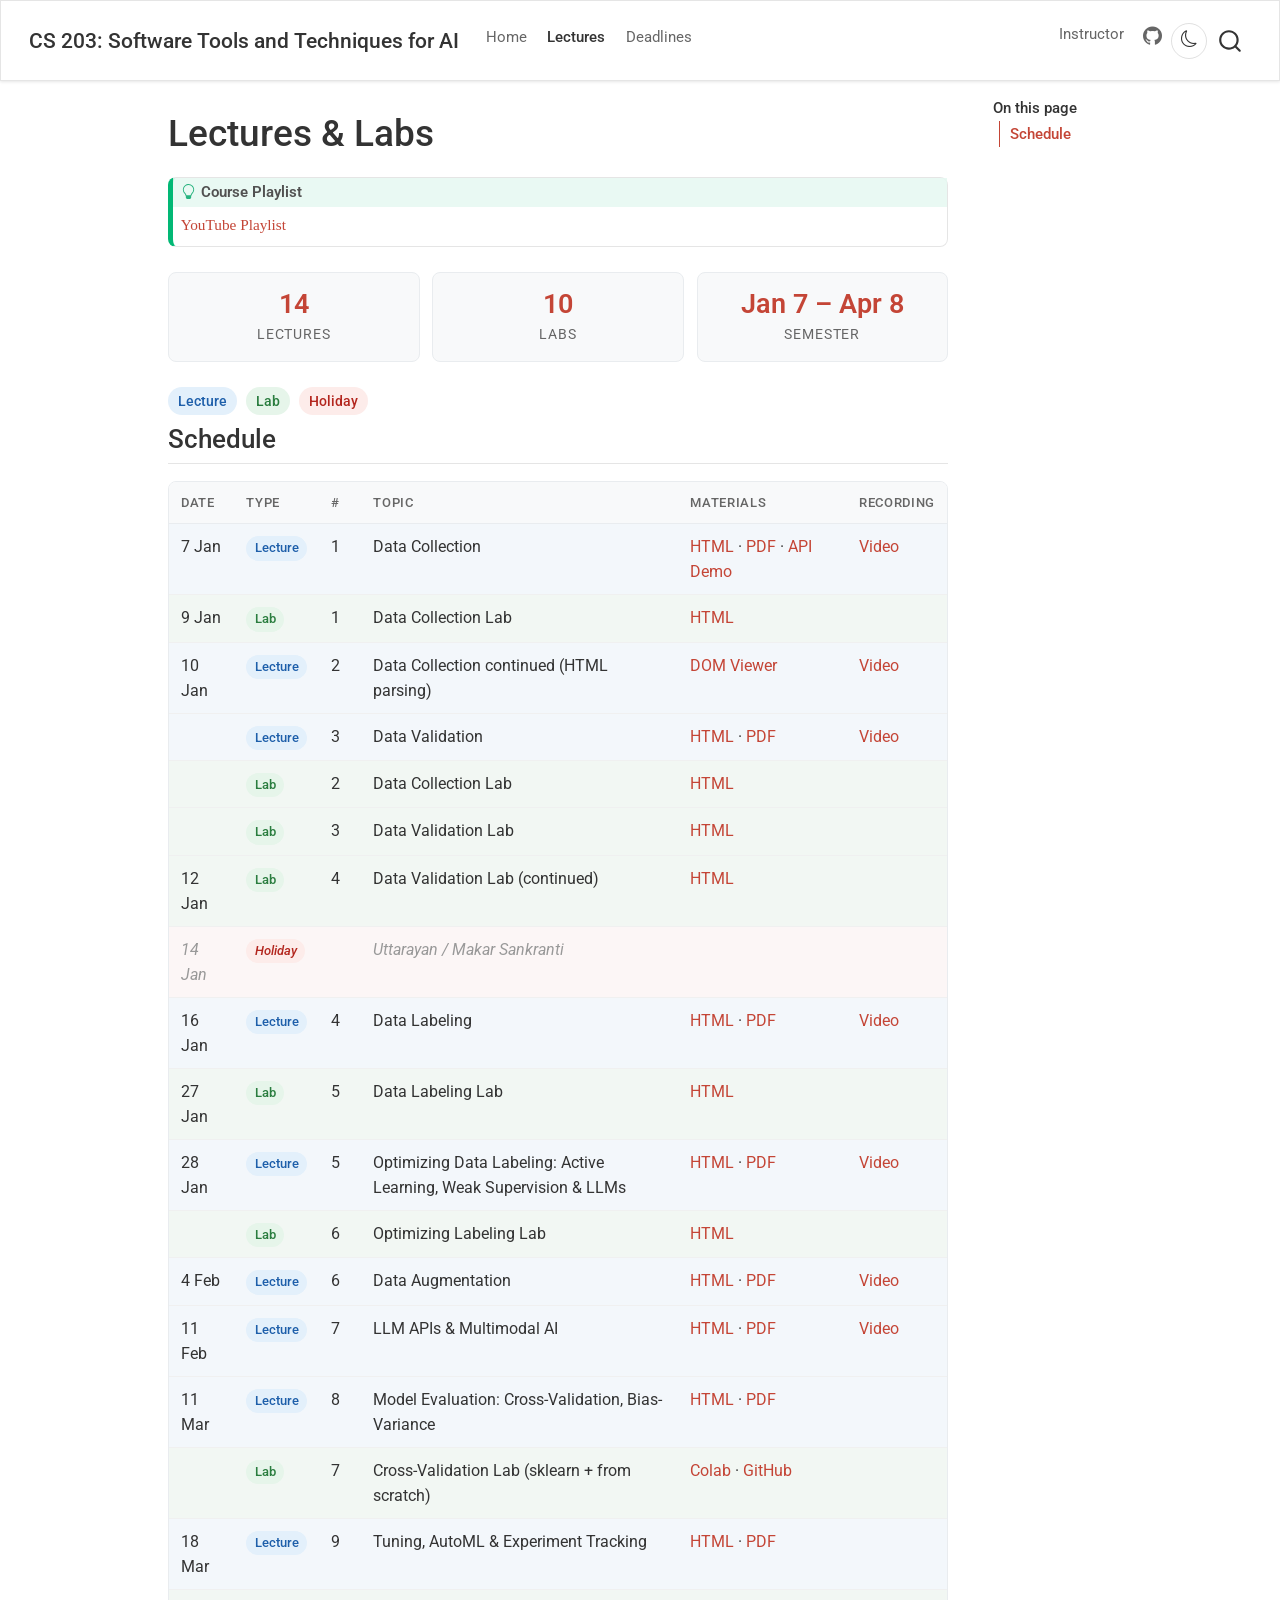
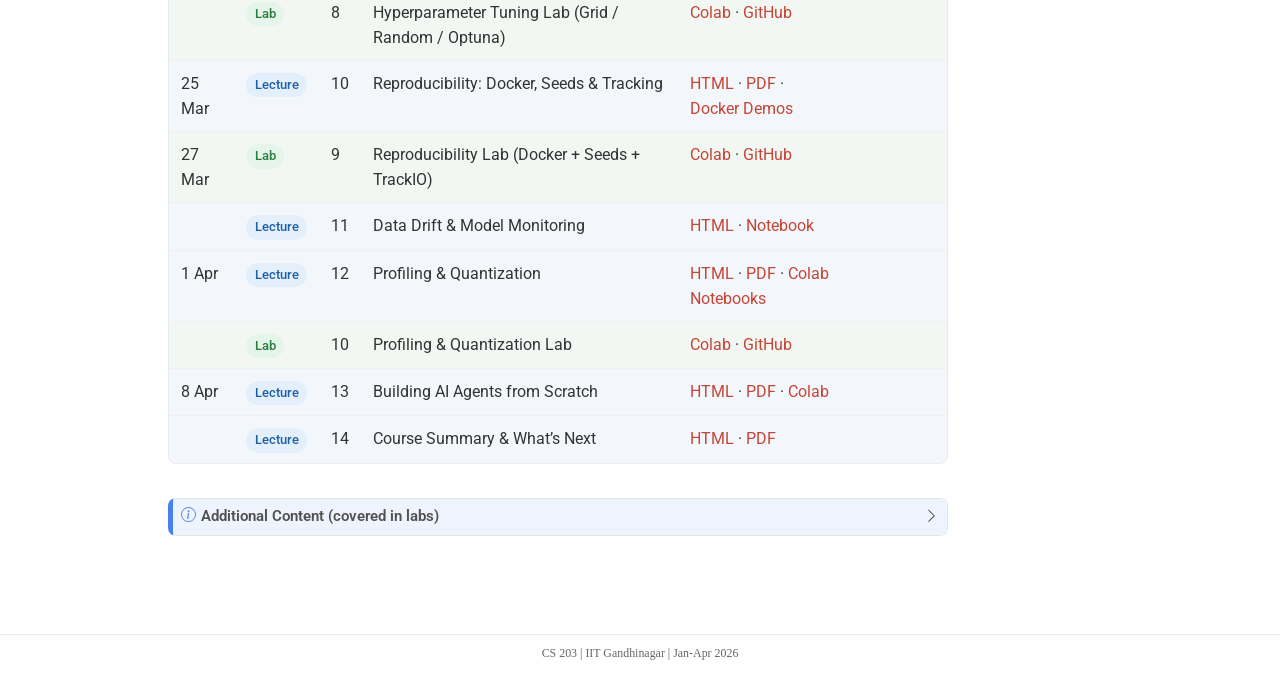
==== docs/lectures.html @ 442acb1e "Color-code schedule, add counts card, list Labs 6-10 - Convert schedule to an HTML table with per-ro" ====
<!DOCTYPE html>
<html xmlns="http://www.w3.org/1999/xhtml" lang="en" xml:lang="en"><head>

<meta charset="utf-8">
<meta name="generator" content="quarto-1.4.554">

<meta name="viewport" content="width=device-width, initial-scale=1.0, user-scalable=yes">


<title>CS 203: Software Tools and Techniques for AI - Lectures &amp; Labs</title>
<style>
code{white-space: pre-wrap;}
span.smallcaps{font-variant: small-caps;}
div.columns{display: flex; gap: min(4vw, 1.5em);}
div.column{flex: auto; overflow-x: auto;}
div.hanging-indent{margin-left: 1.5em; text-indent: -1.5em;}
ul.task-list{list-style: none;}
ul.task-list li input[type="checkbox"] {
  width: 0.8em;
  margin: 0 0.8em 0.2em -1em; /* quarto-specific, see https://github.com/quarto-dev/quarto-cli/issues/4556 */ 
  vertical-align: middle;
}
</style>


<script src="site_libs/quarto-nav/quarto-nav.js"></script>
<script src="site_libs/quarto-nav/headroom.min.js"></script>
<script src="site_libs/clipboard/clipboard.min.js"></script>
<script src="site_libs/quarto-search/autocomplete.umd.js"></script>
<script src="site_libs/quarto-search/fuse.min.js"></script>
<script src="site_libs/quarto-search/quarto-search.js"></script>
<meta name="quarto:offset" content="./">
<script src="site_libs/quarto-html/quarto.js"></script>
<script src="site_libs/quarto-html/popper.min.js"></script>
<script src="site_libs/quarto-html/tippy.umd.min.js"></script>
<script src="site_libs/quarto-html/anchor.min.js"></script>
<link href="site_libs/quarto-html/tippy.css" rel="stylesheet">
<link href="site_libs/quarto-html/quarto-syntax-highlighting.css" rel="stylesheet" class="quarto-color-scheme" id="quarto-text-highlighting-styles">
<link href="site_libs/quarto-html/quarto-syntax-highlighting-dark.css" rel="prefetch" class="quarto-color-scheme quarto-color-alternate" id="quarto-text-highlighting-styles">
<script src="site_libs/bootstrap/bootstrap.min.js"></script>
<link href="site_libs/bootstrap/bootstrap-icons.css" rel="stylesheet">
<link href="site_libs/bootstrap/bootstrap.min.css" rel="stylesheet" class="quarto-color-scheme" id="quarto-bootstrap" data-mode="light">
<link href="site_libs/bootstrap/bootstrap-dark.min.css" rel="prefetch" class="quarto-color-scheme quarto-color-alternate" id="quarto-bootstrap" data-mode="dark">
<script id="quarto-search-options" type="application/json">{
  "location": "navbar",
  "copy-button": false,
  "collapse-after": 3,
  "panel-placement": "end",
  "type": "overlay",
  "limit": 50,
  "keyboard-shortcut": [
    "f",
    "/",
    "s"
  ],
  "show-item-context": false,
  "language": {
    "search-no-results-text": "No results",
    "search-matching-documents-text": "matching documents",
    "search-copy-link-title": "Copy link to search",
    "search-hide-matches-text": "Hide additional matches",
    "search-more-match-text": "more match in this document",
    "search-more-matches-text": "more matches in this document",
    "search-clear-button-title": "Clear",
    "search-text-placeholder": "",
    "search-detached-cancel-button-title": "Cancel",
    "search-submit-button-title": "Submit",
    "search-label": "Search"
  }
}</script>
<style>html{ scroll-behavior: smooth; }</style>


</head>

<body class="nav-fixed">

<div id="quarto-search-results"></div>
  <header id="quarto-header" class="headroom fixed-top">
    <nav class="navbar navbar-expand-lg " data-bs-theme="dark">
      <div class="navbar-container container-fluid">
      <div class="navbar-brand-container mx-auto">
    <a class="navbar-brand" href="./index.html">
    <span class="navbar-title">CS 203: Software Tools and Techniques for AI</span>
    </a>
  </div>
            <div id="quarto-search" class="" title="Search"></div>
          <button class="navbar-toggler" type="button" data-bs-toggle="collapse" data-bs-target="#navbarCollapse" aria-controls="navbarCollapse" aria-expanded="false" aria-label="Toggle navigation" onclick="if (window.quartoToggleHeadroom) { window.quartoToggleHeadroom(); }">
  <span class="navbar-toggler-icon"></span>
</button>
          <div class="collapse navbar-collapse" id="navbarCollapse">
            <ul class="navbar-nav navbar-nav-scroll me-auto">
  <li class="nav-item">
    <a class="nav-link" href="./index.html"> 
<span class="menu-text">Home</span></a>
  </li>  
  <li class="nav-item">
    <a class="nav-link active" href="./lectures.html" aria-current="page"> 
<span class="menu-text">Lectures</span></a>
  </li>  
  <li class="nav-item">
    <a class="nav-link" href="./deadlines.html"> 
<span class="menu-text">Deadlines</span></a>
  </li>  
</ul>
            <ul class="navbar-nav navbar-nav-scroll ms-auto">
  <li class="nav-item">
    <a class="nav-link" href="https://nipunbatra.github.io"> 
<span class="menu-text">Instructor</span></a>
  </li>  
  <li class="nav-item compact">
    <a class="nav-link" href="https://github.com/nipunbatra/stt-ai-26"> <i class="bi bi-github" role="img">
</i> 
<span class="menu-text"></span></a>
  </li>  
</ul>
          </div> <!-- /navcollapse -->
          <div class="quarto-navbar-tools">
  <a href="" class="quarto-color-scheme-toggle quarto-navigation-tool  px-1" onclick="window.quartoToggleColorScheme(); return false;" title="Toggle dark mode"><i class="bi"></i></a>
</div>
      </div> <!-- /container-fluid -->
    </nav>
</header>
<!-- content -->
<div id="quarto-content" class="quarto-container page-columns page-rows-contents page-layout-article page-navbar">
<!-- sidebar -->
<!-- margin-sidebar -->
    <div id="quarto-margin-sidebar" class="sidebar margin-sidebar">
        <nav id="TOC" role="doc-toc" class="toc-active">
    <h2 id="toc-title">On this page</h2>
   
  <ul>
  <li><a href="#schedule" id="toc-schedule" class="nav-link active" data-scroll-target="#schedule">Schedule</a></li>
  </ul>
</nav>
    </div>
<!-- main -->
<main class="content" id="quarto-document-content">

<header id="title-block-header" class="quarto-title-block default">
<div class="quarto-title">
<h1 class="title">Lectures &amp; Labs</h1>
</div>



<div class="quarto-title-meta">

    
  
    
  </div>
  


</header>


<div class="callout callout-style-default callout-tip callout-titled">
<div class="callout-header d-flex align-content-center">
<div class="callout-icon-container">
<i class="callout-icon"></i>
</div>
<div class="callout-title-container flex-fill">
Course Playlist
</div>
</div>
<div class="callout-body-container callout-body">
<p><a href="https://www.youtube.com/playlist?list=PLftoLyLEwECBg6Rs3JnMAJCSwYcr3Xq1r">YouTube Playlist</a></p>
</div>
</div>
<div class="course-stats">
<div class="stat"><span class="stat-num">14</span><span class="stat-label">Lectures</span></div>
<div class="stat"><span class="stat-num">10</span><span class="stat-label">Labs</span></div>
<div class="stat"><span class="stat-num">Jan 7 – Apr 8</span><span class="stat-label">Semester</span></div>
</div>

<div class="legend">
<span class="legend-chip chip-lec">Lecture</span>
<span class="legend-chip chip-lab">Lab</span>
<span class="legend-chip chip-hol">Holiday</span>
</div>
<section id="schedule" class="level2">
<h2 class="anchored" data-anchor-id="schedule">Schedule</h2>
<table class="schedule-table">
<thead>
<tr>
<th>
Date
</th>
<th>
Type
</th>
<th>
#
</th>
<th>
Topic
</th>
<th>
Materials
</th>
<th>
Recording
</th>
</tr>
</thead>
<tbody>
<tr class="row-lec">
<td>
7 Jan
</td>
<td>
<span class="tag-lec">Lecture</span>
</td>
<td>
1
</td>
<td>
Data Collection
</td>
<td>
<a href="https://nipunbatra.github.io/stt-ai-teaching/html/week01-data-collection-lecture.html">HTML</a> · <a href="https://nipunbatra.github.io/stt-ai-teaching/pdf/week01-data-collection-lecture.pdf">PDF</a> · <a href="https://huggingface.co/spaces/Nipun/api-testing">API Demo</a>
</td>
<td>
<a href="https://www.youtube.com/watch?v=W76ktQa7BB8">Video</a>
</td>
</tr>
<tr class="row-lab">
<td>
9 Jan
</td>
<td>
<span class="tag-lab">Lab</span>
</td>
<td>
1
</td>
<td>
Data Collection Lab
</td>
<td>
<a href="https://nipunbatra.github.io/stt-ai-teaching/labs/week01-data-collection-lab.html">HTML</a>
</td>
<td>
</td>
</tr>
<tr class="row-lec">
<td>
10 Jan
</td>
<td>
<span class="tag-lec">Lecture</span>
</td>
<td>
2
</td>
<td>
Data Collection continued (HTML parsing)
</td>
<td>
<a href="https://nipunbatra.github.io/dom-tree-viewer/">DOM Viewer</a>
</td>
<td>
<a href="https://www.youtube.com/watch?v=g07rDAr7ueY">Video</a>
</td>
</tr>
<tr class="row-lec">
<td>
</td>
<td>
<span class="tag-lec">Lecture</span>
</td>
<td>
3
</td>
<td>
Data Validation
</td>
<td>
<a href="https://nipunbatra.github.io/stt-ai-teaching/html/week02-data-validation-lecture.html">HTML</a> · <a href="https://nipunbatra.github.io/stt-ai-teaching/pdf/week02-data-validation-lecture.pdf">PDF</a>
</td>
<td>
<a href="https://www.youtube.com/watch?v=8_pptikTX0g">Video</a>
</td>
</tr>
<tr class="row-lab">
<td>
</td>
<td>
<span class="tag-lab">Lab</span>
</td>
<td>
2
</td>
<td>
Data Collection Lab
</td>
<td>
<a href="https://nipunbatra.github.io/stt-ai-teaching/labs/week01-data-collection-lab.html">HTML</a>
</td>
<td>
</td>
</tr>
<tr class="row-lab">
<td>
</td>
<td>
<span class="tag-lab">Lab</span>
</td>
<td>
3
</td>
<td>
Data Validation Lab
</td>
<td>
<a href="https://nipunbatra.github.io/stt-ai-teaching/labs/week02-data-validation-lab.html">HTML</a>
</td>
<td>
</td>
</tr>
<tr class="row-lab">
<td>
12 Jan
</td>
<td>
<span class="tag-lab">Lab</span>
</td>
<td>
4
</td>
<td>
Data Validation Lab (continued)
</td>
<td>
<a href="https://nipunbatra.github.io/stt-ai-teaching/labs/week02-data-validation-lab.html">HTML</a>
</td>
<td>
</td>
</tr>
<tr class="row-hol">
<td>
14 Jan
</td>
<td>
<span class="tag-hol">Holiday</span>
</td>
<td>
</td>
<td>
<em>Uttarayan / Makar Sankranti</em>
</td>
<td>
</td>
<td>
</td>
</tr>
<tr class="row-lec">
<td>
16 Jan
</td>
<td>
<span class="tag-lec">Lecture</span>
</td>
<td>
4
</td>
<td>
Data Labeling
</td>
<td>
<a href="https://nipunbatra.github.io/stt-ai-teaching/html/week03-data-labeling-lecture.html">HTML</a> · <a href="https://nipunbatra.github.io/stt-ai-teaching/pdf/week03-data-labeling-lecture.pdf">PDF</a>
</td>
<td>
<a href="https://www.youtube.com/watch?v=vESABn1eAOI">Video</a>
</td>
</tr>
<tr class="row-lab">
<td>
27 Jan
</td>
<td>
<span class="tag-lab">Lab</span>
</td>
<td>
5
</td>
<td>
Data Labeling Lab
</td>
<td>
<a href="https://nipunbatra.github.io/stt-ai-teaching/labs/week03-data-labeling-lab.html">HTML</a>
</td>
<td>
</td>
</tr>
<tr class="row-lec">
<td>
28 Jan
</td>
<td>
<span class="tag-lec">Lecture</span>
</td>
<td>
5
</td>
<td>
Optimizing Data Labeling: Active Learning, Weak Supervision &amp; LLMs
</td>
<td>
<a href="https://nipunbatra.github.io/stt-ai-teaching/html/week04-optimizing-labeling-lecture.html">HTML</a> · <a href="https://nipunbatra.github.io/stt-ai-teaching/pdf/week04-optimizing-labeling-lecture.pdf">PDF</a>
</td>
<td>
<a href="https://www.youtube.com/watch?v=sw_aqSIWBZc">Video</a>
</td>
</tr>
<tr class="row-lab">
<td>
</td>
<td>
<span class="tag-lab">Lab</span>
</td>
<td>
6
</td>
<td>
Optimizing Labeling Lab
</td>
<td>
<a href="https://nipunbatra.github.io/stt-ai-teaching/labs/week04-optimizing-labeling-lab.html">HTML</a>
</td>
<td>
</td>
</tr>
<tr class="row-lec">
<td>
4 Feb
</td>
<td>
<span class="tag-lec">Lecture</span>
</td>
<td>
6
</td>
<td>
Data Augmentation
</td>
<td>
<a href="https://nipunbatra.github.io/stt-ai-teaching/html/week05-data-augmentation-lecture.html">HTML</a> · <a href="https://nipunbatra.github.io/stt-ai-teaching/pdf/week05-data-augmentation-lecture.pdf">PDF</a>
</td>
<td>
<a href="https://www.youtube.com/watch?v=32bknvkw60o">Video</a>
</td>
</tr>
<tr class="row-lec">
<td>
11 Feb
</td>
<td>
<span class="tag-lec">Lecture</span>
</td>
<td>
7
</td>
<td>
LLM APIs &amp; Multimodal AI
</td>
<td>
<a href="https://nipunbatra.github.io/stt-ai-teaching/html/week06-llm-apis-lecture.html">HTML</a> · <a href="https://nipunbatra.github.io/stt-ai-teaching/pdf/week06-llm-apis-lecture.pdf">PDF</a>
</td>
<td>
<a href="https://www.youtube.com/watch?v=EAUBdpXARbY">Video</a>
</td>
</tr>
<tr class="row-lec">
<td>
11 Mar
</td>
<td>
<span class="tag-lec">Lecture</span>
</td>
<td>
8
</td>
<td>
Model Evaluation: Cross-Validation, Bias-Variance
</td>
<td>
<a href="https://nipunbatra.github.io/stt-ai-teaching/html/week07-model-development-lecture.html">HTML</a> · <a href="https://nipunbatra.github.io/stt-ai-teaching/pdf/week07-model-development-lecture.pdf">PDF</a>
</td>
<td>
</td>
</tr>
<tr class="row-lab">
<td>
</td>
<td>
<span class="tag-lab">Lab</span>
</td>
<td>
7
</td>
<td>
Cross-Validation Lab (sklearn + from scratch)
</td>
<td>
<a href="https://colab.research.google.com/github/nipunbatra/stt-ai-teaching/blob/master/labs/week07-cross-validation-lab.ipynb">Colab</a> · <a href="https://github.com/nipunbatra/stt-ai-teaching/blob/master/labs/week07-cross-validation-lab.ipynb">GitHub</a>
</td>
<td>
</td>
</tr>
<tr class="row-lec">
<td>
18 Mar
</td>
<td>
<span class="tag-lec">Lecture</span>
</td>
<td>
9
</td>
<td>
Tuning, AutoML &amp; Experiment Tracking
</td>
<td>
<a href="https://nipunbatra.github.io/stt-ai-teaching/html/week08-tuning-tracking-lecture.html">HTML</a> · <a href="https://nipunbatra.github.io/stt-ai-teaching/pdf/week08-tuning-tracking-lecture.pdf">PDF</a>
</td>
<td>
</td>
</tr>
<tr class="row-lab">
<td>
</td>
<td>
<span class="tag-lab">Lab</span>
</td>
<td>
8
</td>
<td>
Hyperparameter Tuning Lab (Grid / Random / Optuna)
</td>
<td>
<a href="https://colab.research.google.com/github/nipunbatra/stt-ai-teaching/blob/master/labs/week08-hyperparameter-tuning-lab.ipynb">Colab</a> · <a href="https://github.com/nipunbatra/stt-ai-teaching/blob/master/labs/week08-hyperparameter-tuning-lab.ipynb">GitHub</a>
</td>
<td>
</td>
</tr>
<tr class="row-lec">
<td>
25 Mar
</td>
<td>
<span class="tag-lec">Lecture</span>
</td>
<td>
10
</td>
<td>
Reproducibility: Docker, Seeds &amp; Tracking
</td>
<td>
<a href="https://nipunbatra.github.io/stt-ai-teaching/html/week09-reproducibility-lecture.html">HTML</a> · <a href="https://nipunbatra.github.io/stt-ai-teaching/pdf/week09-reproducibility-lecture.pdf">PDF</a> · <a href="https://github.com/nipunbatra/docker-ml-demos">Docker Demos</a>
</td>
<td>
</td>
</tr>
<tr class="row-lab">
<td>
27 Mar
</td>
<td>
<span class="tag-lab">Lab</span>
</td>
<td>
9
</td>
<td>
Reproducibility Lab (Docker + Seeds + TrackIO)
</td>
<td>
<a href="https://colab.research.google.com/github/nipunbatra/stt-ai-teaching/blob/master/labs/week09-reproducibility-lab.ipynb">Colab</a> · <a href="https://github.com/nipunbatra/stt-ai-teaching/blob/master/labs/week09-reproducibility-lab.ipynb">GitHub</a>
</td>
<td>
</td>
</tr>
<tr class="row-lec">
<td>
</td>
<td>
<span class="tag-lec">Lecture</span>
</td>
<td>
11
</td>
<td>
Data Drift &amp; Model Monitoring
</td>
<td>
<a href="https://nipunbatra.github.io/stt-ai-teaching/html/week10-data-drift-lecture.html">HTML</a> · <a href="https://nipunbatra.github.io/stt-ai-teaching/lecture-demos/week10/data_drift_notebook.html">Notebook</a>
</td>
<td>
</td>
</tr>
<tr class="row-lec">
<td>
1 Apr
</td>
<td>
<span class="tag-lec">Lecture</span>
</td>
<td>
12
</td>
<td>
Profiling &amp; Quantization
</td>
<td>
<a href="https://nipunbatra.github.io/stt-ai-teaching/html/week11-profiling-quantization-lecture.html">HTML</a> · <a href="https://nipunbatra.github.io/stt-ai-teaching/pdf/week11-profiling-quantization-lecture.pdf">PDF</a> · <a href="https://github.com/nipunbatra/stt-ai-teaching/tree/master/lecture-demos/week11/colab-notebooks">Colab Notebooks</a>
</td>
<td>
</td>
</tr>
<tr class="row-lab">
<td>
</td>
<td>
<span class="tag-lab">Lab</span>
</td>
<td>
10
</td>
<td>
Profiling &amp; Quantization Lab
</td>
<td>
<a href="https://colab.research.google.com/github/nipunbatra/stt-ai-teaching/blob/master/labs/week11-profiling-quantization-lab.ipynb">Colab</a> · <a href="https://github.com/nipunbatra/stt-ai-teaching/blob/master/labs/week11-profiling-quantization-lab.ipynb">GitHub</a>
</td>
<td>
</td>
</tr>
<tr class="row-lec">
<td>
8 Apr
</td>
<td>
<span class="tag-lec">Lecture</span>
</td>
<td>
13
</td>
<td>
Building AI Agents from Scratch
</td>
<td>
<a href="https://nipunbatra.github.io/stt-ai-teaching/html/week12-agents-lecture.html">HTML</a> · <a href="https://nipunbatra.github.io/stt-ai-teaching/pdf/week12-agents-lecture.pdf">PDF</a> · <a href="https://colab.research.google.com/github/nipunbatra/stt-ai-teaching/blob/master/lecture-demos/week12/colab-notebooks/01-agents-from-scratch.ipynb">Colab</a>
</td>
<td>
</td>
</tr>
<tr class="row-lec">
<td>
</td>
<td>
<span class="tag-lec">Lecture</span>
</td>
<td>
14
</td>
<td>
Course Summary &amp; What’s Next
</td>
<td>
<a href="https://nipunbatra.github.io/stt-ai-teaching/html/week13-course-summary-lecture.html">HTML</a> · <a href="https://nipunbatra.github.io/stt-ai-teaching/pdf/week13-course-summary-lecture.pdf">PDF</a>
</td>
<td>
</td>
</tr>
</tbody>
</table>
<div class="callout callout-style-default callout-note callout-titled">
<div class="callout-header d-flex align-content-center" data-bs-toggle="collapse" data-bs-target=".callout-2-contents" aria-controls="callout-2" aria-expanded="false" aria-label="Toggle callout">
<div class="callout-icon-container">
<i class="callout-icon"></i>
</div>
<div class="callout-title-container flex-fill">
Additional Content (covered in labs)
</div>
<div class="callout-btn-toggle d-inline-block border-0 py-1 ps-1 pe-0 float-end"><i class="callout-toggle"></i></div>
</div>
<div id="callout-2" class="callout-2-contents callout-collapse collapse">
<div class="callout-body-container callout-body">
<table class="table">
<thead>
<tr class="header">
<th>Type</th>
<th>Topic</th>
<th>Materials</th>
</tr>
</thead>
<tbody>
<tr class="odd">
<td>Lab</td>
<td>From Script to Web App</td>
<td><a href="https://nipunbatra.github.io/stt-ai-teaching/html/week10-web-apps-lecture.html">HTML</a> · <a href="https://nipunbatra.github.io/stt-ai-teaching/pdf/week10-web-apps-lecture.pdf">PDF</a></td>
</tr>
<tr class="even">
<td>Lab</td>
<td>CI/CD &amp; Automation</td>
<td><a href="https://nipunbatra.github.io/stt-ai-teaching/html/week11-cicd-lecture.html">HTML</a> · <a href="https://nipunbatra.github.io/stt-ai-teaching/pdf/week11-cicd-lecture.pdf">PDF</a></td>
</tr>
<tr class="odd">
<td>Lab</td>
<td>APIs &amp; Demos</td>
<td><a href="https://nipunbatra.github.io/stt-ai-teaching/html/week12-apis-lecture.html">HTML</a> · <a href="https://nipunbatra.github.io/stt-ai-teaching/pdf/week12-apis-lecture.pdf">PDF</a></td>
</tr>
</tbody>
</table>
</div>
</div>
</div>


</section>

</main> <!-- /main -->
<script id="quarto-html-after-body" type="application/javascript">
window.document.addEventListener("DOMContentLoaded", function (event) {
  const toggleBodyColorMode = (bsSheetEl) => {
    const mode = bsSheetEl.getAttribute("data-mode");
    const bodyEl = window.document.querySelector("body");
    if (mode === "dark") {
      bodyEl.classList.add("quarto-dark");
      bodyEl.classList.remove("quarto-light");
    } else {
      bodyEl.classList.add("quarto-light");
      bodyEl.classList.remove("quarto-dark");
    }
  }
  const toggleBodyColorPrimary = () => {
    const bsSheetEl = window.document.querySelector("link#quarto-bootstrap");
    if (bsSheetEl) {
      toggleBodyColorMode(bsSheetEl);
    }
  }
  toggleBodyColorPrimary();  
  const disableStylesheet = (stylesheets) => {
    for (let i=0; i < stylesheets.length; i++) {
      const stylesheet = stylesheets[i];
      stylesheet.rel = 'prefetch';
    }
  }
  const enableStylesheet = (stylesheets) => {
    for (let i=0; i < stylesheets.length; i++) {
      const stylesheet = stylesheets[i];
      stylesheet.rel = 'stylesheet';
    }
  }
  const manageTransitions = (selector, allowTransitions) => {
    const els = window.document.querySelectorAll(selector);
    for (let i=0; i < els.length; i++) {
      const el = els[i];
      if (allowTransitions) {
        el.classList.remove('notransition');
      } else {
        el.classList.add('notransition');
      }
    }
  }
  const toggleGiscusIfUsed = (isAlternate, darkModeDefault) => {
    const baseTheme = document.querySelector('#giscus-base-theme')?.value ?? 'light';
    const alternateTheme = document.querySelector('#giscus-alt-theme')?.value ?? 'dark';
    let newTheme = '';
    if(darkModeDefault) {
      newTheme = isAlternate ? baseTheme : alternateTheme;
    } else {
      newTheme = isAlternate ? alternateTheme : baseTheme;
    }
    const changeGiscusTheme = () => {
      // From: https://github.com/giscus/giscus/issues/336
      const sendMessage = (message) => {
        const iframe = document.querySelector('iframe.giscus-frame');
        if (!iframe) return;
        iframe.contentWindow.postMessage({ giscus: message }, 'https://giscus.app');
      }
      sendMessage({
        setConfig: {
          theme: newTheme
        }
      });
    }
    const isGiscussLoaded = window.document.querySelector('iframe.giscus-frame') !== null;
    if (isGiscussLoaded) {
      changeGiscusTheme();
    }
  }
  const toggleColorMode = (alternate) => {
    // Switch the stylesheets
    const alternateStylesheets = window.document.querySelectorAll('link.quarto-color-scheme.quarto-color-alternate');
    manageTransitions('#quarto-margin-sidebar .nav-link', false);
    if (alternate) {
      enableStylesheet(alternateStylesheets);
      for (const sheetNode of alternateStylesheets) {
        if (sheetNode.id === "quarto-bootstrap") {
          toggleBodyColorMode(sheetNode);
        }
      }
    } else {
      disableStylesheet(alternateStylesheets);
      toggleBodyColorPrimary();
    }
    manageTransitions('#quarto-margin-sidebar .nav-link', true);
    // Switch the toggles
    const toggles = window.document.querySelectorAll('.quarto-color-scheme-toggle');
    for (let i=0; i < toggles.length; i++) {
      const toggle = toggles[i];
      if (toggle) {
        if (alternate) {
          toggle.classList.add("alternate");     
        } else {
          toggle.classList.remove("alternate");
        }
      }
    }
    // Hack to workaround the fact that safari doesn't
    // properly recolor the scrollbar when toggling (#1455)
    if (navigator.userAgent.indexOf('Safari') > 0 && navigator.userAgent.indexOf('Chrome') == -1) {
      manageTransitions("body", false);
      window.scrollTo(0, 1);
      setTimeout(() => {
        window.scrollTo(0, 0);
        manageTransitions("body", true);
      }, 40);  
    }
  }
  const isFileUrl = () => { 
    return window.location.protocol === 'file:';
  }
  const hasAlternateSentinel = () => {  
    let styleSentinel = getColorSchemeSentinel();
    if (styleSentinel !== null) {
      return styleSentinel === "alternate";
    } else {
      return false;
    }
  }
  const setStyleSentinel = (alternate) => {
    const value = alternate ? "alternate" : "default";
    if (!isFileUrl()) {
      window.localStorage.setItem("quarto-color-scheme", value);
    } else {
      localAlternateSentinel = value;
    }
  }
  const getColorSchemeSentinel = () => {
    if (!isFileUrl()) {
      const storageValue = window.localStorage.getItem("quarto-color-scheme");
      return storageValue != null ? storageValue : localAlternateSentinel;
    } else {
      return localAlternateSentinel;
    }
  }
  const darkModeDefault = false;
  let localAlternateSentinel = darkModeDefault ? 'alternate' : 'default';
  // Dark / light mode switch
  window.quartoToggleColorScheme = () => {
    // Read the current dark / light value 
    let toAlternate = !hasAlternateSentinel();
    toggleColorMode(toAlternate);
    setStyleSentinel(toAlternate);
    toggleGiscusIfUsed(toAlternate, darkModeDefault);
  };
  // Ensure there is a toggle, if there isn't float one in the top right
  if (window.document.querySelector('.quarto-color-scheme-toggle') === null) {
    const a = window.document.createElement('a');
    a.classList.add('top-right');
    a.classList.add('quarto-color-scheme-toggle');
    a.href = "";
    a.onclick = function() { try { window.quartoToggleColorScheme(); } catch {} return false; };
    const i = window.document.createElement("i");
    i.classList.add('bi');
    a.appendChild(i);
    window.document.body.appendChild(a);
  }
  // Switch to dark mode if need be
  if (hasAlternateSentinel()) {
    toggleColorMode(true);
  } else {
    toggleColorMode(false);
  }
  const icon = "";
  const anchorJS = new window.AnchorJS();
  anchorJS.options = {
    placement: 'right',
    icon: icon
  };
  anchorJS.add('.anchored');
  const isCodeAnnotation = (el) => {
    for (const clz of el.classList) {
      if (clz.startsWith('code-annotation-')) {                     
        return true;
      }
    }
    return false;
  }
  const clipboard = new window.ClipboardJS('.code-copy-button', {
    text: function(trigger) {
      const codeEl = trigger.previousElementSibling.cloneNode(true);
      for (const childEl of codeEl.children) {
        if (isCodeAnnotation(childEl)) {
          childEl.remove();
        }
      }
      return codeEl.innerText;
    }
  });
  clipboard.on('success', function(e) {
    // button target
    const button = e.trigger;
    // don't keep focus
    button.blur();
    // flash "checked"
    button.classList.add('code-copy-button-checked');
    var currentTitle = button.getAttribute("title");
    button.setAttribute("title", "Copied!");
    let tooltip;
    if (window.bootstrap) {
      button.setAttribute("data-bs-toggle", "tooltip");
      button.setAttribute("data-bs-placement", "left");
      button.setAttribute("data-bs-title", "Copied!");
      tooltip = new bootstrap.Tooltip(button, 
        { trigger: "manual", 
          customClass: "code-copy-button-tooltip",
          offset: [0, -8]});
      tooltip.show();    
    }
    setTimeout(function() {
      if (tooltip) {
        tooltip.hide();
        button.removeAttribute("data-bs-title");
        button.removeAttribute("data-bs-toggle");
        button.removeAttribute("data-bs-placement");
      }
      button.setAttribute("title", currentTitle);
      button.classList.remove('code-copy-button-checked');
    }, 1000);
    // clear code selection
    e.clearSelection();
  });
    var localhostRegex = new RegExp(/^(?:http|https):\/\/localhost\:?[0-9]*\//);
    var mailtoRegex = new RegExp(/^mailto:/);
      var filterRegex = new RegExp('/' + window.location.host + '/');
    var isInternal = (href) => {
        return filterRegex.test(href) || localhostRegex.test(href) || mailtoRegex.test(href);
    }
    // Inspect non-navigation links and adorn them if external
 	var links = window.document.querySelectorAll('a[href]:not(.nav-link):not(.navbar-brand):not(.toc-action):not(.sidebar-link):not(.sidebar-item-toggle):not(.pagination-link):not(.no-external):not([aria-hidden]):not(.dropdown-item):not(.quarto-navigation-tool)');
    for (var i=0; i<links.length; i++) {
      const link = links[i];
      if (!isInternal(link.href)) {
        // undo the damage that might have been done by quarto-nav.js in the case of
        // links that we want to consider external
        if (link.dataset.originalHref !== undefined) {
          link.href = link.dataset.originalHref;
        }
          // target, if specified
          link.setAttribute("target", "_blank");
          if (link.getAttribute("rel") === null) {
            link.setAttribute("rel", "noopener");
          }
      }
    }
  function tippyHover(el, contentFn, onTriggerFn, onUntriggerFn) {
    const config = {
      allowHTML: true,
      maxWidth: 500,
      delay: 100,
      arrow: false,
      appendTo: function(el) {
          return el.parentElement;
      },
      interactive: true,
      interactiveBorder: 10,
      theme: 'quarto',
      placement: 'bottom-start',
    };
    if (contentFn) {
      config.content = contentFn;
    }
    if (onTriggerFn) {
      config.onTrigger = onTriggerFn;
    }
    if (onUntriggerFn) {
      config.onUntrigger = onUntriggerFn;
    }
    window.tippy(el, config); 
  }
  const noterefs = window.document.querySelectorAll('a[role="doc-noteref"]');
  for (var i=0; i<noterefs.length; i++) {
    const ref = noterefs[i];
    tippyHover(ref, function() {
      // use id or data attribute instead here
      let href = ref.getAttribute('data-footnote-href') || ref.getAttribute('href');
      try { href = new URL(href).hash; } catch {}
      const id = href.replace(/^#\/?/, "");
      const note = window.document.getElementById(id);
      if (note) {
        return note.innerHTML;
      } else {
        return "";
      }
    });
  }
  const xrefs = window.document.querySelectorAll('a.quarto-xref');
  const processXRef = (id, note) => {
    // Strip column container classes
    const stripColumnClz = (el) => {
      el.classList.remove("page-full", "page-columns");
      if (el.children) {
        for (const child of el.children) {
          stripColumnClz(child);
        }
      }
    }
    stripColumnClz(note)
    if (id === null || id.startsWith('sec-')) {
      // Special case sections, only their first couple elements
      const container = document.createElement("div");
      if (note.children && note.children.length > 2) {
        container.appendChild(note.children[0].cloneNode(true));
        for (let i = 1; i < note.children.length; i++) {
          const child = note.children[i];
          if (child.tagName === "P" && child.innerText === "") {
            continue;
          } else {
            container.appendChild(child.cloneNode(true));
            break;
          }
        }
        if (window.Quarto?.typesetMath) {
          window.Quarto.typesetMath(container);
        }
        return container.innerHTML
      } else {
        if (window.Quarto?.typesetMath) {
          window.Quarto.typesetMath(note);
        }
        return note.innerHTML;
      }
    } else {
      // Remove any anchor links if they are present
      const anchorLink = note.querySelector('a.anchorjs-link');
      if (anchorLink) {
        anchorLink.remove();
      }
      if (window.Quarto?.typesetMath) {
        window.Quarto.typesetMath(note);
      }
      // TODO in 1.5, we should make sure this works without a callout special case
      if (note.classList.contains("callout")) {
        return note.outerHTML;
      } else {
        return note.innerHTML;
      }
    }
  }
  for (var i=0; i<xrefs.length; i++) {
    const xref = xrefs[i];
    tippyHover(xref, undefined, function(instance) {
      instance.disable();
      let url = xref.getAttribute('href');
      let hash = undefined; 
      if (url.startsWith('#')) {
        hash = url;
      } else {
        try { hash = new URL(url).hash; } catch {}
      }
      if (hash) {
        const id = hash.replace(/^#\/?/, "");
        const note = window.document.getElementById(id);
        if (note !== null) {
          try {
            const html = processXRef(id, note.cloneNode(true));
            instance.setContent(html);
          } finally {
            instance.enable();
            instance.show();
          }
        } else {
          // See if we can fetch this
          fetch(url.split('#')[0])
          .then(res => res.text())
          .then(html => {
            const parser = new DOMParser();
            const htmlDoc = parser.parseFromString(html, "text/html");
            const note = htmlDoc.getElementById(id);
            if (note !== null) {
              const html = processXRef(id, note);
              instance.setContent(html);
            } 
          }).finally(() => {
            instance.enable();
            instance.show();
          });
        }
      } else {
        // See if we can fetch a full url (with no hash to target)
        // This is a special case and we should probably do some content thinning / targeting
        fetch(url)
        .then(res => res.text())
        .then(html => {
          const parser = new DOMParser();
          const htmlDoc = parser.parseFromString(html, "text/html");
          const note = htmlDoc.querySelector('main.content');
          if (note !== null) {
            // This should only happen for chapter cross references
            // (since there is no id in the URL)
            // remove the first header
            if (note.children.length > 0 && note.children[0].tagName === "HEADER") {
              note.children[0].remove();
            }
            const html = processXRef(null, note);
            instance.setContent(html);
          } 
        }).finally(() => {
          instance.enable();
          instance.show();
        });
      }
    }, function(instance) {
    });
  }
      let selectedAnnoteEl;
      const selectorForAnnotation = ( cell, annotation) => {
        let cellAttr = 'data-code-cell="' + cell + '"';
        let lineAttr = 'data-code-annotation="' +  annotation + '"';
        const selector = 'span[' + cellAttr + '][' + lineAttr + ']';
        return selector;
      }
      const selectCodeLines = (annoteEl) => {
        const doc = window.document;
        const targetCell = annoteEl.getAttribute("data-target-cell");
        const targetAnnotation = annoteEl.getAttribute("data-target-annotation");
        const annoteSpan = window.document.querySelector(selectorForAnnotation(targetCell, targetAnnotation));
        const lines = annoteSpan.getAttribute("data-code-lines").split(",");
        const lineIds = lines.map((line) => {
          return targetCell + "-" + line;
        })
        let top = null;
        let height = null;
        let parent = null;
        if (lineIds.length > 0) {
            //compute the position of the single el (top and bottom and make a div)
            const el = window.document.getElementById(lineIds[0]);
            top = el.offsetTop;
            height = el.offsetHeight;
            parent = el.parentElement.parentElement;
          if (lineIds.length > 1) {
            const lastEl = window.document.getElementById(lineIds[lineIds.length - 1]);
            const bottom = lastEl.offsetTop + lastEl.offsetHeight;
            height = bottom - top;
          }
          if (top !== null && height !== null && parent !== null) {
            // cook up a div (if necessary) and position it 
            let div = window.document.getElementById("code-annotation-line-highlight");
            if (div === null) {
              div = window.document.createElement("div");
              div.setAttribute("id", "code-annotation-line-highlight");
              div.style.position = 'absolute';
              parent.appendChild(div);
            }
            div.style.top = top - 2 + "px";
            div.style.height = height + 4 + "px";
            div.style.left = 0;
            let gutterDiv = window.document.getElementById("code-annotation-line-highlight-gutter");
            if (gutterDiv === null) {
              gutterDiv = window.document.createElement("div");
              gutterDiv.setAttribute("id", "code-annotation-line-highlight-gutter");
              gutterDiv.style.position = 'absolute';
              const codeCell = window.document.getElementById(targetCell);
              const gutter = codeCell.querySelector('.code-annotation-gutter');
              gutter.appendChild(gutterDiv);
            }
            gutterDiv.style.top = top - 2 + "px";
            gutterDiv.style.height = height + 4 + "px";
          }
          selectedAnnoteEl = annoteEl;
        }
      };
      const unselectCodeLines = () => {
        const elementsIds = ["code-annotation-line-highlight", "code-annotation-line-highlight-gutter"];
        elementsIds.forEach((elId) => {
          const div = window.document.getElementById(elId);
          if (div) {
            div.remove();
          }
        });
        selectedAnnoteEl = undefined;
      };
        // Handle positioning of the toggle
    window.addEventListener(
      "resize",
      throttle(() => {
        elRect = undefined;
        if (selectedAnnoteEl) {
          selectCodeLines(selectedAnnoteEl);
        }
      }, 10)
    );
    function throttle(fn, ms) {
    let throttle = false;
    let timer;
      return (...args) => {
        if(!throttle) { // first call gets through
            fn.apply(this, args);
            throttle = true;
        } else { // all the others get throttled
            if(timer) clearTimeout(timer); // cancel #2
            timer = setTimeout(() => {
              fn.apply(this, args);
              timer = throttle = false;
            }, ms);
        }
      };
    }
      // Attach click handler to the DT
      const annoteDls = window.document.querySelectorAll('dt[data-target-cell]');
      for (const annoteDlNode of annoteDls) {
        annoteDlNode.addEventListener('click', (event) => {
          const clickedEl = event.target;
          if (clickedEl !== selectedAnnoteEl) {
            unselectCodeLines();
            const activeEl = window.document.querySelector('dt[data-target-cell].code-annotation-active');
            if (activeEl) {
              activeEl.classList.remove('code-annotation-active');
            }
            selectCodeLines(clickedEl);
            clickedEl.classList.add('code-annotation-active');
          } else {
            // Unselect the line
            unselectCodeLines();
            clickedEl.classList.remove('code-annotation-active');
          }
        });
      }
  const findCites = (el) => {
    const parentEl = el.parentElement;
    if (parentEl) {
      const cites = parentEl.dataset.cites;
      if (cites) {
        return {
          el,
          cites: cites.split(' ')
        };
      } else {
        return findCites(el.parentElement)
      }
    } else {
      return undefined;
    }
  };
  var bibliorefs = window.document.querySelectorAll('a[role="doc-biblioref"]');
  for (var i=0; i<bibliorefs.length; i++) {
    const ref = bibliorefs[i];
    const citeInfo = findCites(ref);
    if (citeInfo) {
      tippyHover(citeInfo.el, function() {
        var popup = window.document.createElement('div');
        citeInfo.cites.forEach(function(cite) {
          var citeDiv = window.document.createElement('div');
          citeDiv.classList.add('hanging-indent');
          citeDiv.classList.add('csl-entry');
          var biblioDiv = window.document.getElementById('ref-' + cite);
          if (biblioDiv) {
            citeDiv.innerHTML = biblioDiv.innerHTML;
          }
          popup.appendChild(citeDiv);
        });
        return popup.innerHTML;
      });
    }
  }
});
</script>
</div> <!-- /content -->
<footer class="footer">
  <div class="nav-footer">
    <div class="nav-footer-left">
      &nbsp;
    </div>   
    <div class="nav-footer-center">
<p>CS 203 | IIT Gandhinagar | Jan-Apr 2026</p>
</div>
    <div class="nav-footer-right">
      &nbsp;
    </div>
  </div>
</footer>




<script src="site_libs/quarto-html/zenscroll-min.js"></script>
</body></html>
---- docs/site_libs/quarto-html/tippy.css ----
.tippy-box[data-animation=fade][data-state=hidden]{opacity:0}[data-tippy-root]{max-width:calc(100vw - 10px)}.tippy-box{position:relative;background-color:#333;color:#fff;border-radius:4px;font-size:14px;line-height:1.4;white-space:normal;outline:0;transition-property:transform,visibility,opacity}.tippy-box[data-placement^=top]>.tippy-arrow{bottom:0}.tippy-box[data-placement^=top]>.tippy-arrow:before{bottom:-7px;left:0;border-width:8px 8px 0;border-top-color:initial;transform-origin:center top}.tippy-box[data-placement^=bottom]>.tippy-arrow{top:0}.tippy-box[data-placement^=bottom]>.tippy-arrow:before{top:-7px;left:0;border-width:0 8px 8px;border-bottom-color:initial;transform-origin:center bottom}.tippy-box[data-placement^=left]>.tippy-arrow{right:0}.tippy-box[data-placement^=left]>.tippy-arrow:before{border-width:8px 0 8px 8px;border-left-color:initial;right:-7px;transform-origin:center left}.tippy-box[data-placement^=right]>.tippy-arrow{left:0}.tippy-box[data-placement^=right]>.tippy-arrow:before{left:-7px;border-width:8px 8px 8px 0;border-right-color:initial;transform-origin:center right}.tippy-box[data-inertia][data-state=visible]{transition-timing-function:cubic-bezier(.54,1.5,.38,1.11)}.tippy-arrow{width:16px;height:16px;color:#333}.tippy-arrow:before{content:"";position:absolute;border-color:transparent;border-style:solid}.tippy-content{position:relative;padding:5px 9px;z-index:1}
---- docs/site_libs/quarto-html/quarto-syntax-highlighting.css ----
/* quarto syntax highlight colors */
:root {
  --quarto-hl-ot-color: #ffa07a;
  --quarto-hl-at-color: #ffd700;
  --quarto-hl-ss-color: #abe338;
  --quarto-hl-an-color: #d4d0ab;
  --quarto-hl-fu-color: #ffd700;
  --quarto-hl-st-color: #abe338;
  --quarto-hl-cf-color: #ffa07a;
  --quarto-hl-op-color: #00e0e0;
  --quarto-hl-er-color: #dcc6e0;
  --quarto-hl-bn-color: #dcc6e0;
  --quarto-hl-al-color: #dcc6e0;
  --quarto-hl-va-color: #f5ab35;
  --quarto-hl-bu-color: #f5ab35;
  --quarto-hl-ex-color: #ffd700;
  --quarto-hl-pp-color: #dcc6e0;
  --quarto-hl-in-color: #d4d0ab;
  --quarto-hl-vs-color: #abe338;
  --quarto-hl-wa-color: #d4d0ab;
  --quarto-hl-do-color: #d4d0ab;
  --quarto-hl-im-color: #f8f8f2;
  --quarto-hl-ch-color: #abe338;
  --quarto-hl-dt-color: #dcc6e0;
  --quarto-hl-fl-color: #f5ab35;
  --quarto-hl-co-color: #d4d0ab;
  --quarto-hl-cv-color: #d4d0ab;
  --quarto-hl-cn-color: #ffa07a;
  --quarto-hl-sc-color: #00e0e0;
  --quarto-hl-dv-color: #dcc6e0;
  --quarto-hl-kw-color: #ffa07a;
}

/* other quarto variables */
:root {
  --quarto-font-monospace: ui-monospace, SFMono-Regular, Menlo, monospace;
}

pre > code.sourceCode > span {
  color: #f8f8f2;
}

code span {
  color: #f8f8f2;
}

code.sourceCode > span {
  color: #f8f8f2;
}

div.sourceCode,
div.sourceCode pre.sourceCode {
  color: #f8f8f2;
}

code span.ot {
  color: #ffa07a;
  font-style: inherit;
}

code span.at {
  color: #ffd700;
  font-style: inherit;
}

code span.ss {
  color: #abe338;
  font-style: inherit;
}

code span.an {
  color: #d4d0ab;
  font-style: inherit;
}

code span.fu {
  color: #ffd700;
  font-style: inherit;
}

code span.st {
  color: #abe338;
  font-style: inherit;
}

code span.cf {
  color: #ffa07a;
  font-style: inherit;
}

code span.op {
  color: #00e0e0;
  font-style: inherit;
}

code span.er {
  color: #dcc6e0;
  font-style: inherit;
}

code span.bn {
  color: #dcc6e0;
  font-style: inherit;
}

code span.al {
  color: #dcc6e0;
  font-style: inherit;
}

code span.va {
  color: #f5ab35;
  font-style: inherit;
}

code span.bu {
  color: #f5ab35;
  font-style: inherit;
}

code span.ex {
  color: #ffd700;
  font-style: inherit;
}

code span.pp {
  color: #dcc6e0;
  font-style: inherit;
}

code span.in {
  color: #d4d0ab;
  font-style: inherit;
}

code span.vs {
  color: #abe338;
  font-style: inherit;
}

code span.wa {
  color: #d4d0ab;
  font-style: italic;
}

code span.do {
  color: #d4d0ab;
  font-style: italic;
}

code span.im {
  color: #f8f8f2;
  font-style: inherit;
}

code span.ch {
  color: #abe338;
  font-style: inherit;
}

code span.dt {
  color: #dcc6e0;
  font-style: inherit;
}

code span.fl {
  color: #f5ab35;
  font-style: inherit;
}

code span.co {
  color: #d4d0ab;
  font-style: inherit;
}

code span.cv {
  color: #d4d0ab;
  font-style: italic;
}

code span.cn {
  color: #ffa07a;
  font-style: inherit;
}

code span.sc {
  color: #00e0e0;
  font-style: inherit;
}

code span.dv {
  color: #dcc6e0;
  font-style: inherit;
}

code span.kw {
  color: #ffa07a;
  font-style: inherit;
}

.prevent-inlining {
  content: "</";
}

/*# sourceMappingURL=debc5d5d77c3f9108843748ff7464032.css.map */
---- docs/site_libs/quarto-html/quarto-syntax-highlighting-dark.css ----
/* quarto syntax highlight colors */
:root {
  --quarto-hl-ot-color: #ffa07a;
  --quarto-hl-at-color: #ffd700;
  --quarto-hl-ss-color: #abe338;
  --quarto-hl-an-color: #d4d0ab;
  --quarto-hl-fu-color: #ffd700;
  --quarto-hl-st-color: #abe338;
  --quarto-hl-cf-color: #ffa07a;
  --quarto-hl-op-color: #00e0e0;
  --quarto-hl-er-color: #dcc6e0;
  --quarto-hl-bn-color: #dcc6e0;
  --quarto-hl-al-color: #dcc6e0;
  --quarto-hl-va-color: #f5ab35;
  --quarto-hl-bu-color: #f5ab35;
  --quarto-hl-ex-color: #ffd700;
  --quarto-hl-pp-color: #dcc6e0;
  --quarto-hl-in-color: #d4d0ab;
  --quarto-hl-vs-color: #abe338;
  --quarto-hl-wa-color: #d4d0ab;
  --quarto-hl-do-color: #d4d0ab;
  --quarto-hl-im-color: #f8f8f2;
  --quarto-hl-ch-color: #abe338;
  --quarto-hl-dt-color: #dcc6e0;
  --quarto-hl-fl-color: #f5ab35;
  --quarto-hl-co-color: #d4d0ab;
  --quarto-hl-cv-color: #d4d0ab;
  --quarto-hl-cn-color: #ffa07a;
  --quarto-hl-sc-color: #00e0e0;
  --quarto-hl-dv-color: #dcc6e0;
  --quarto-hl-kw-color: #ffa07a;
}

/* other quarto variables */
:root {
  --quarto-font-monospace: ui-monospace, SFMono-Regular, Menlo, monospace;
}

pre > code.sourceCode > span {
  color: #f8f8f2;
}

code span {
  color: #f8f8f2;
}

code.sourceCode > span {
  color: #f8f8f2;
}

div.sourceCode,
div.sourceCode pre.sourceCode {
  color: #f8f8f2;
}

code span.ot {
  color: #ffa07a;
  font-style: inherit;
}

code span.at {
  color: #ffd700;
  font-style: inherit;
}

code span.ss {
  color: #abe338;
  font-style: inherit;
}

code span.an {
  color: #d4d0ab;
  font-style: inherit;
}

code span.fu {
  color: #ffd700;
  font-style: inherit;
}

code span.st {
  color: #abe338;
  font-style: inherit;
}

code span.cf {
  color: #ffa07a;
  font-style: inherit;
}

code span.op {
  color: #00e0e0;
  font-style: inherit;
}

code span.er {
  color: #dcc6e0;
  font-style: inherit;
}

code span.bn {
  color: #dcc6e0;
  font-style: inherit;
}

code span.al {
  color: #dcc6e0;
  font-style: inherit;
}

code span.va {
  color: #f5ab35;
  font-style: inherit;
}

code span.bu {
  color: #f5ab35;
  font-style: inherit;
}

code span.ex {
  color: #ffd700;
  font-style: inherit;
}

code span.pp {
  color: #dcc6e0;
  font-style: inherit;
}

code span.in {
  color: #d4d0ab;
  font-style: inherit;
}

code span.vs {
  color: #abe338;
  font-style: inherit;
}

code span.wa {
  color: #d4d0ab;
  font-style: italic;
}

code span.do {
  color: #d4d0ab;
  font-style: italic;
}

code span.im {
  color: #f8f8f2;
  font-style: inherit;
}

code span.ch {
  color: #abe338;
  font-style: inherit;
}

code span.dt {
  color: #dcc6e0;
  font-style: inherit;
}

code span.fl {
  color: #f5ab35;
  font-style: inherit;
}

code span.co {
  color: #d4d0ab;
  font-style: inherit;
}

code span.cv {
  color: #d4d0ab;
  font-style: italic;
}

code span.cn {
  color: #ffa07a;
  font-style: inherit;
}

code span.sc {
  color: #00e0e0;
  font-style: inherit;
}

code span.dv {
  color: #dcc6e0;
  font-style: inherit;
}

code span.kw {
  color: #ffa07a;
  font-style: inherit;
}

.prevent-inlining {
  content: "</";
}

/*# sourceMappingURL=935a306eefa94366c21e1a970dddb765.css.map */
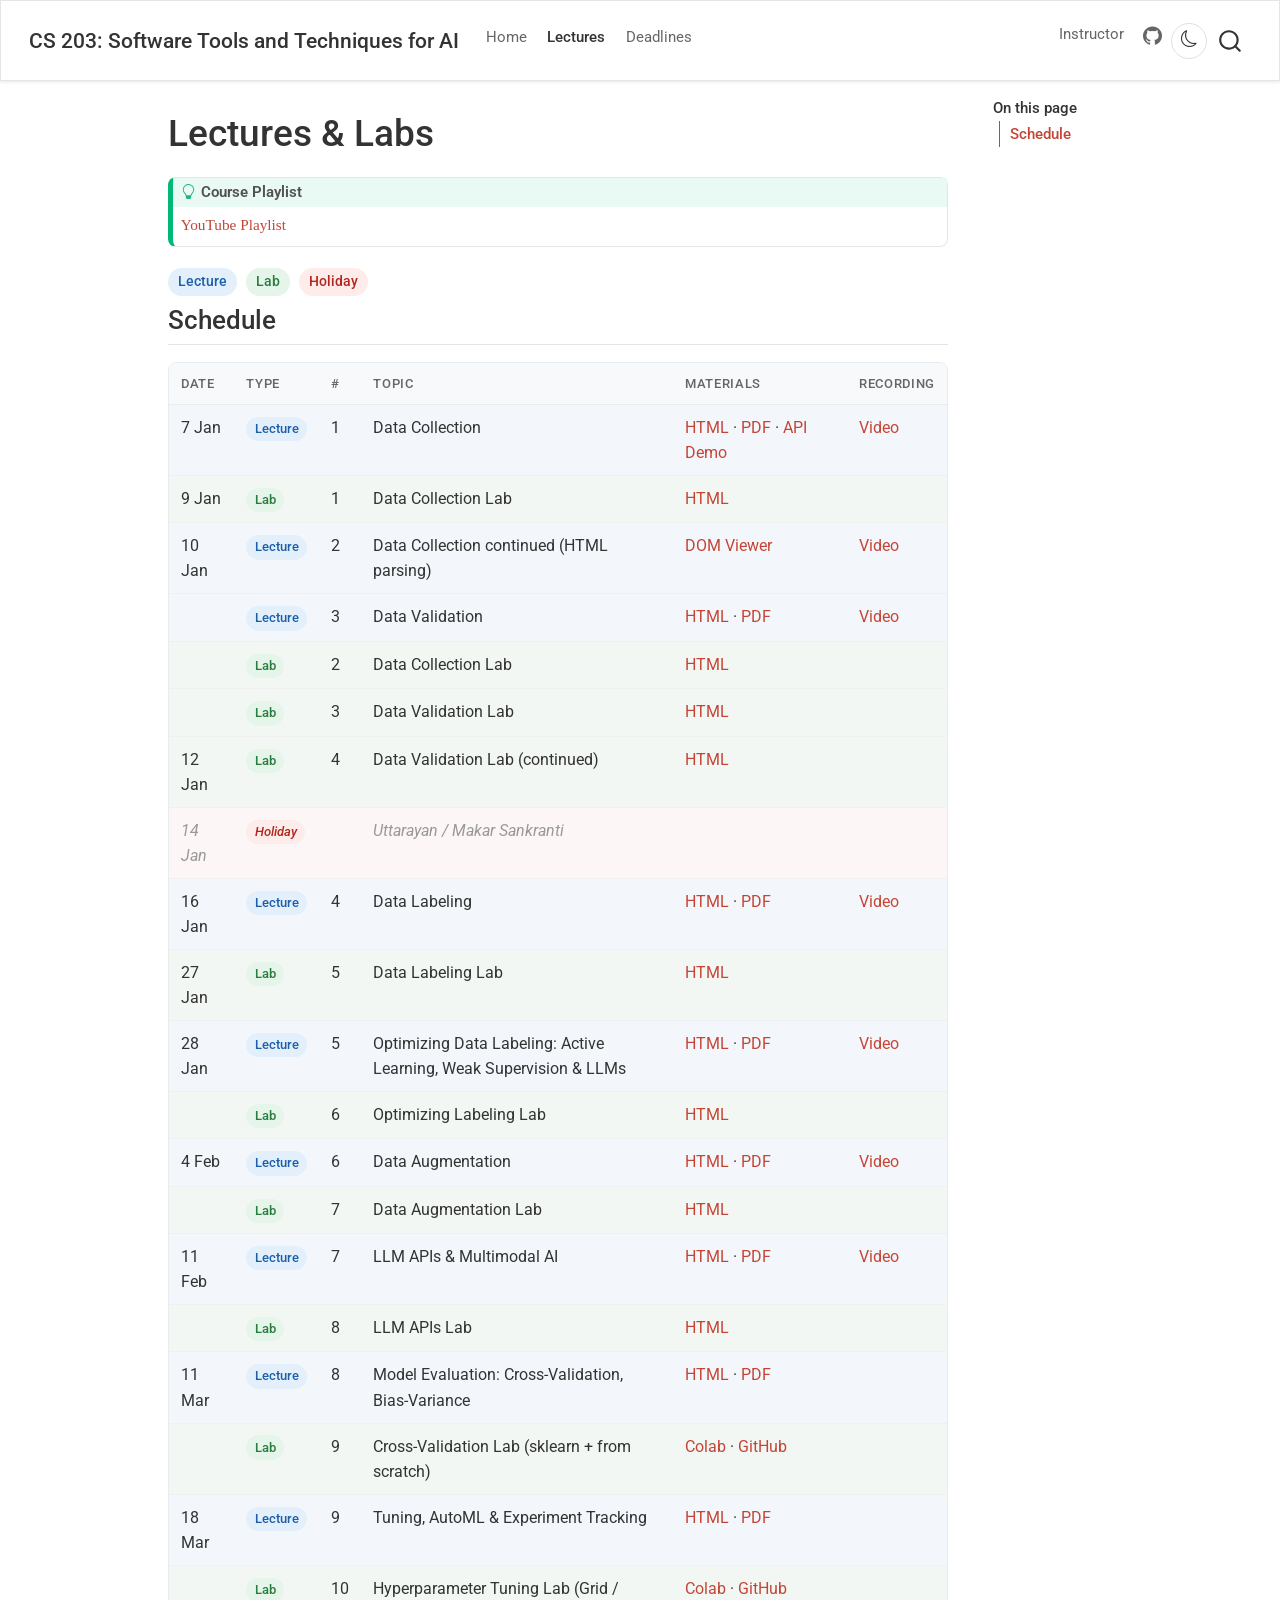
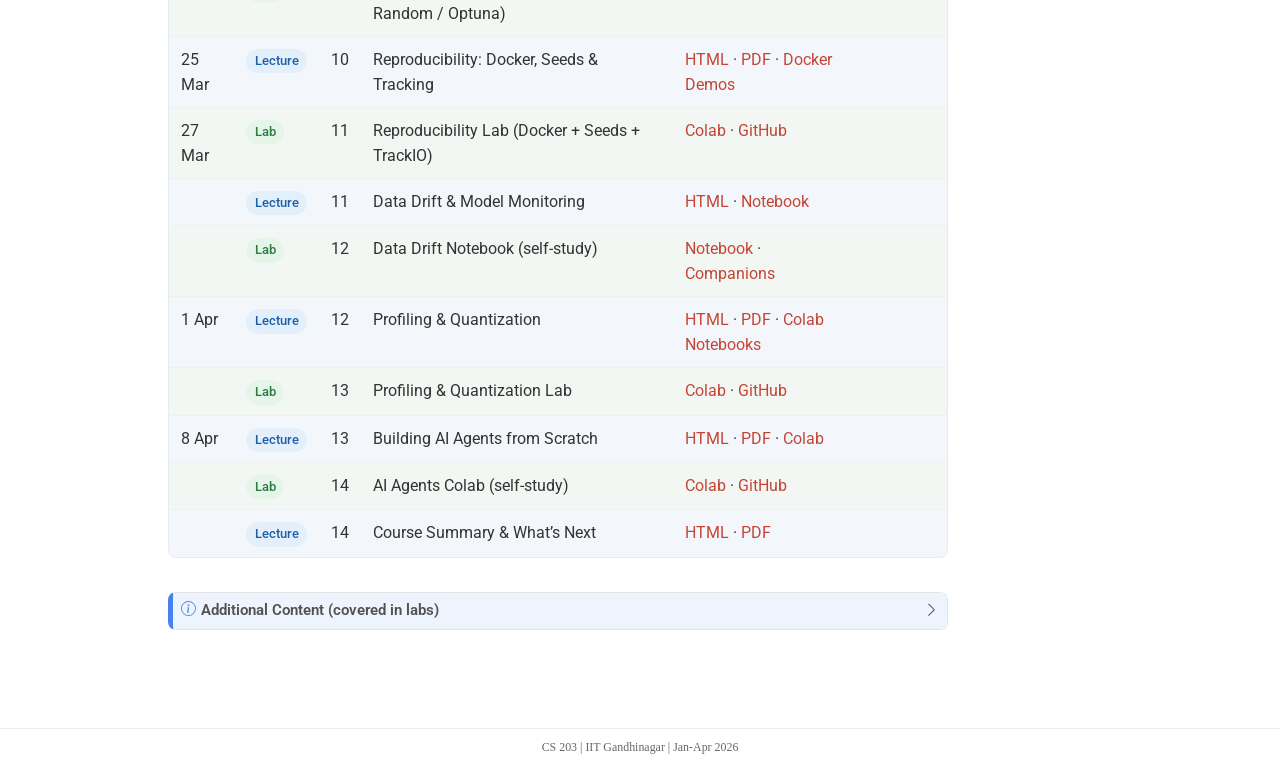
==== commit 7b1f9b6c: "Drop counts card, add Labs 7/8/12/14 (Data Aug, LLM APIs, Data Drift, Agents) - Remove the Lectures/" ====
--- a/docs/lectures.html
+++ b/docs/lectures.html
@@ -169,12 +169,6 @@
 <p><a href="https://www.youtube.com/playlist?list=PLftoLyLEwECBg6Rs3JnMAJCSwYcr3Xq1r">YouTube Playlist</a></p>
 </div>
 </div>
-<div class="course-stats">
-<div class="stat"><span class="stat-num">14</span><span class="stat-label">Lectures</span></div>
-<div class="stat"><span class="stat-num">10</span><span class="stat-label">Labs</span></div>
-<div class="stat"><span class="stat-num">Jan 7 – Apr 8</span><span class="stat-label">Semester</span></div>
-</div>
-
 <div class="legend">
 <span class="legend-chip chip-lec">Lecture</span>
 <span class="legend-chip chip-lab">Lab</span>
@@ -453,6 +447,24 @@
 <a href="https://www.youtube.com/watch?v=32bknvkw60o">Video</a>
 </td>
 </tr>
+<tr class="row-lab">
+<td>
+</td>
+<td>
+<span class="tag-lab">Lab</span>
+</td>
+<td>
+7
+</td>
+<td>
+Data Augmentation Lab
+</td>
+<td>
+<a href="https://nipunbatra.github.io/stt-ai-teaching/labs/week05-data-augmentation-lab.html">HTML</a>
+</td>
+<td>
+</td>
+</tr>
 <tr class="row-lec">
 <td>
 11 Feb
@@ -473,6 +485,24 @@
 <a href="https://www.youtube.com/watch?v=EAUBdpXARbY">Video</a>
 </td>
 </tr>
+<tr class="row-lab">
+<td>
+</td>
+<td>
+<span class="tag-lab">Lab</span>
+</td>
+<td>
+8
+</td>
+<td>
+LLM APIs Lab
+</td>
+<td>
+<a href="https://nipunbatra.github.io/stt-ai-teaching/labs/week06-llm-apis-lab.html">HTML</a>
+</td>
+<td>
+</td>
+</tr>
 <tr class="row-lec">
 <td>
 11 Mar
@@ -499,7 +529,7 @@
 <span class="tag-lab">Lab</span>
 </td>
 <td>
-7
+9
 </td>
 <td>
 Cross-Validation Lab (sklearn + from scratch)
@@ -536,7 +566,7 @@
 <span class="tag-lab">Lab</span>
 </td>
 <td>
-8
+10
 </td>
 <td>
 Hyperparameter Tuning Lab (Grid / Random / Optuna)
@@ -574,7 +604,7 @@
 <span class="tag-lab">Lab</span>
 </td>
 <td>
-9
+11
 </td>
 <td>
 Reproducibility Lab (Docker + Seeds + TrackIO)
@@ -603,6 +633,24 @@
 <td>
 </td>
 </tr>
+<tr class="row-lab">
+<td>
+</td>
+<td>
+<span class="tag-lab">Lab</span>
+</td>
+<td>
+12
+</td>
+<td>
+Data Drift Notebook (self-study)
+</td>
+<td>
+<a href="https://nipunbatra.github.io/stt-ai-teaching/lecture-demos/week10/data_drift_notebook.html">Notebook</a> · <a href="https://github.com/nipunbatra/stt-ai-teaching/tree/master/lecture-demos/week10">Companions</a>
+</td>
+<td>
+</td>
+</tr>
 <tr class="row-lec">
 <td>
 1 Apr
@@ -629,7 +677,7 @@
 <span class="tag-lab">Lab</span>
 </td>
 <td>
-10
+13
 </td>
 <td>
 Profiling &amp; Quantization Lab
@@ -655,6 +703,24 @@
 </td>
 <td>
 <a href="https://nipunbatra.github.io/stt-ai-teaching/html/week12-agents-lecture.html">HTML</a> · <a href="https://nipunbatra.github.io/stt-ai-teaching/pdf/week12-agents-lecture.pdf">PDF</a> · <a href="https://colab.research.google.com/github/nipunbatra/stt-ai-teaching/blob/master/lecture-demos/week12/colab-notebooks/01-agents-from-scratch.ipynb">Colab</a>
+</td>
+<td>
+</td>
+</tr>
+<tr class="row-lab">
+<td>
+</td>
+<td>
+<span class="tag-lab">Lab</span>
+</td>
+<td>
+14
+</td>
+<td>
+AI Agents Colab (self-study)
+</td>
+<td>
+<a href="https://colab.research.google.com/github/nipunbatra/stt-ai-teaching/blob/master/lecture-demos/week12/colab-notebooks/01-agents-from-scratch.ipynb">Colab</a> · <a href="https://github.com/nipunbatra/stt-ai-teaching/blob/master/lecture-demos/week12/colab-notebooks/01-agents-from-scratch.ipynb">GitHub</a>
 </td>
 <td>
 </td>
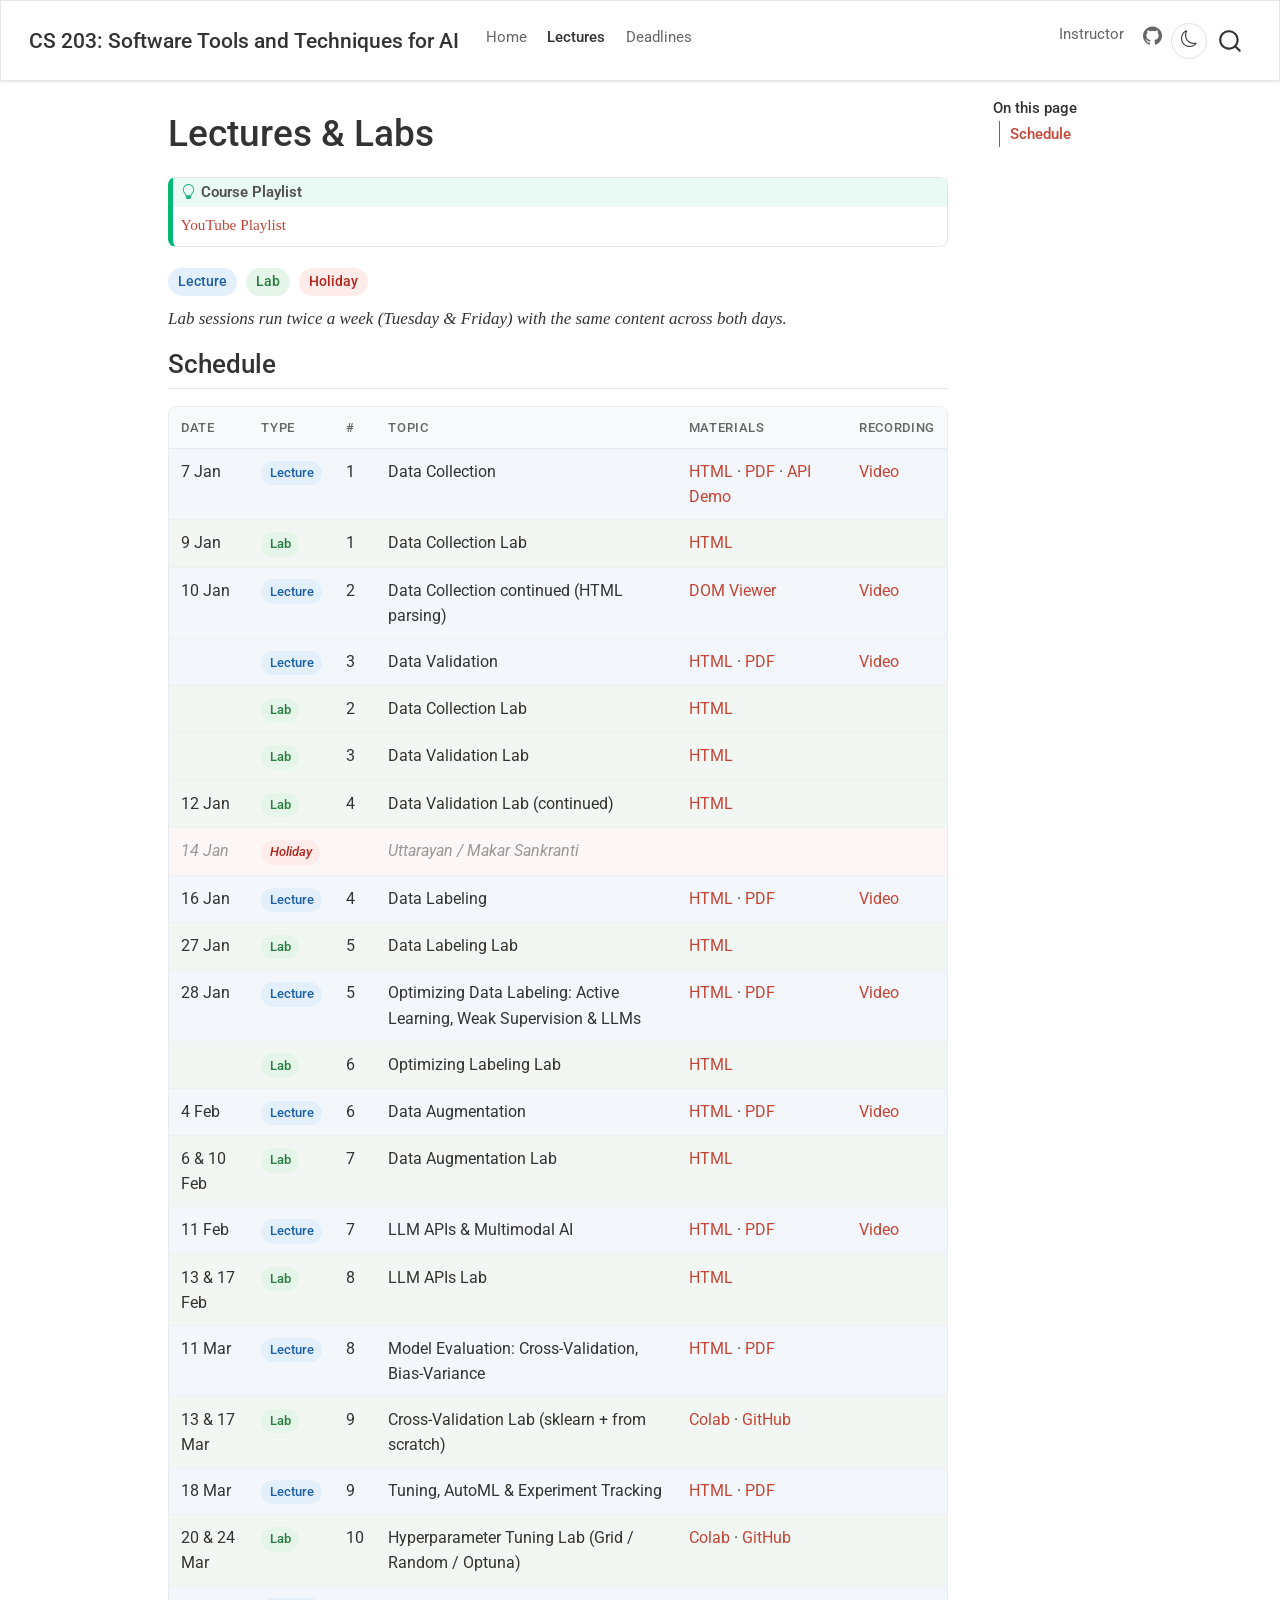
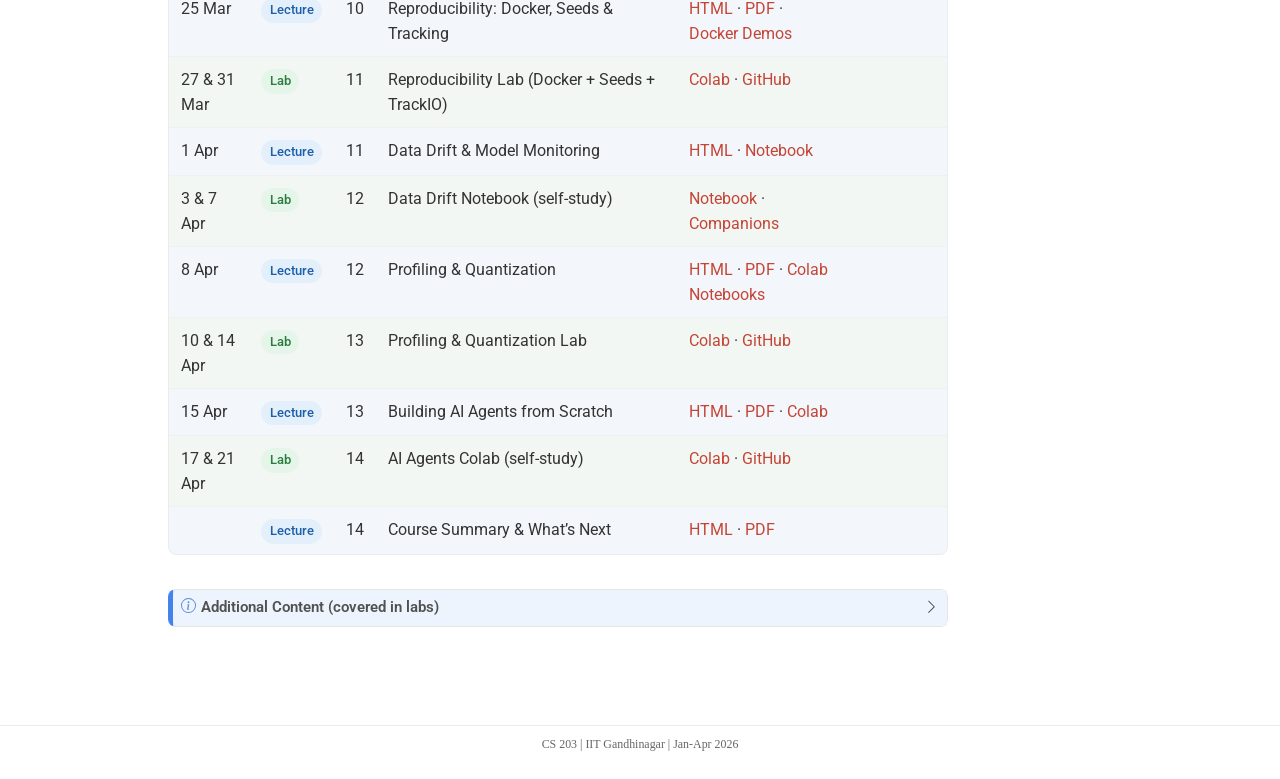
==== commit 996d6d02: "Fix lecture dates (Apr 1/8/15) and add Tue+Fri paired lab dates - Lecture 11 Data Drift: 1 Apr - Lec" ====
--- a/docs/lectures.html
+++ b/docs/lectures.html
@@ -174,6 +174,7 @@
 <span class="legend-chip chip-lab">Lab</span>
 <span class="legend-chip chip-hol">Holiday</span>
 </div>
+<p class="schedule-note"><em>Lab sessions run twice a week (Tuesday &amp; Friday) with the same content across both days.</em></p>
 <section id="schedule" class="level2">
 <h2 class="anchored" data-anchor-id="schedule">Schedule</h2>
 <table class="schedule-table">
@@ -449,6 +450,7 @@
 </tr>
 <tr class="row-lab">
 <td>
+6 &amp; 10 Feb
 </td>
 <td>
 <span class="tag-lab">Lab</span>
@@ -487,6 +489,7 @@
 </tr>
 <tr class="row-lab">
 <td>
+13 &amp; 17 Feb
 </td>
 <td>
 <span class="tag-lab">Lab</span>
@@ -524,6 +527,7 @@
 </tr>
 <tr class="row-lab">
 <td>
+13 &amp; 17 Mar
 </td>
 <td>
 <span class="tag-lab">Lab</span>
@@ -561,6 +565,7 @@
 </tr>
 <tr class="row-lab">
 <td>
+20 &amp; 24 Mar
 </td>
 <td>
 <span class="tag-lab">Lab</span>
@@ -598,7 +603,7 @@
 </tr>
 <tr class="row-lab">
 <td>
-27 Mar
+27 &amp; 31 Mar
 </td>
 <td>
 <span class="tag-lab">Lab</span>
@@ -617,6 +622,7 @@
 </tr>
 <tr class="row-lec">
 <td>
+1 Apr
 </td>
 <td>
 <span class="tag-lec">Lecture</span>
@@ -635,6 +641,7 @@
 </tr>
 <tr class="row-lab">
 <td>
+3 &amp; 7 Apr
 </td>
 <td>
 <span class="tag-lab">Lab</span>
@@ -653,7 +660,7 @@
 </tr>
 <tr class="row-lec">
 <td>
-1 Apr
+8 Apr
 </td>
 <td>
 <span class="tag-lec">Lecture</span>
@@ -672,6 +679,7 @@
 </tr>
 <tr class="row-lab">
 <td>
+10 &amp; 14 Apr
 </td>
 <td>
 <span class="tag-lab">Lab</span>
@@ -690,7 +698,7 @@
 </tr>
 <tr class="row-lec">
 <td>
-8 Apr
+15 Apr
 </td>
 <td>
 <span class="tag-lec">Lecture</span>
@@ -709,6 +717,7 @@
 </tr>
 <tr class="row-lab">
 <td>
+17 &amp; 21 Apr
 </td>
 <td>
 <span class="tag-lab">Lab</span>
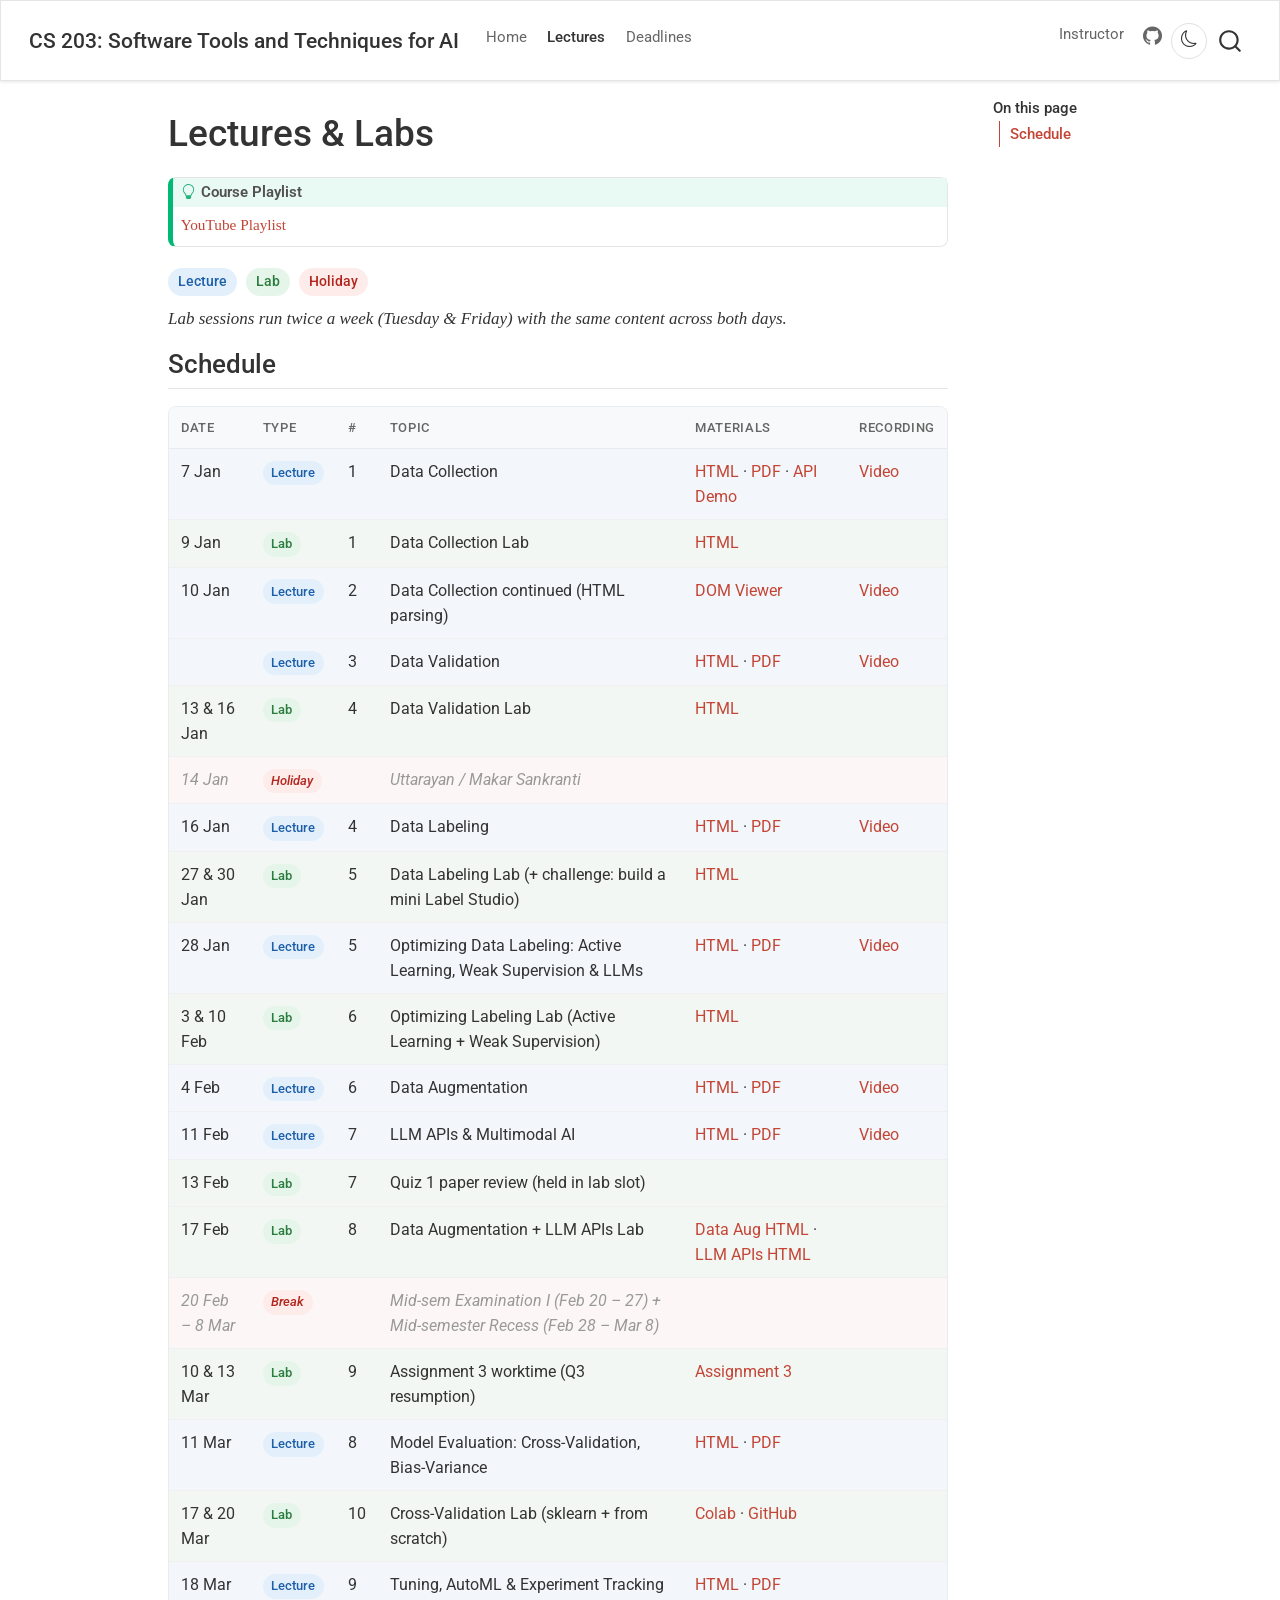
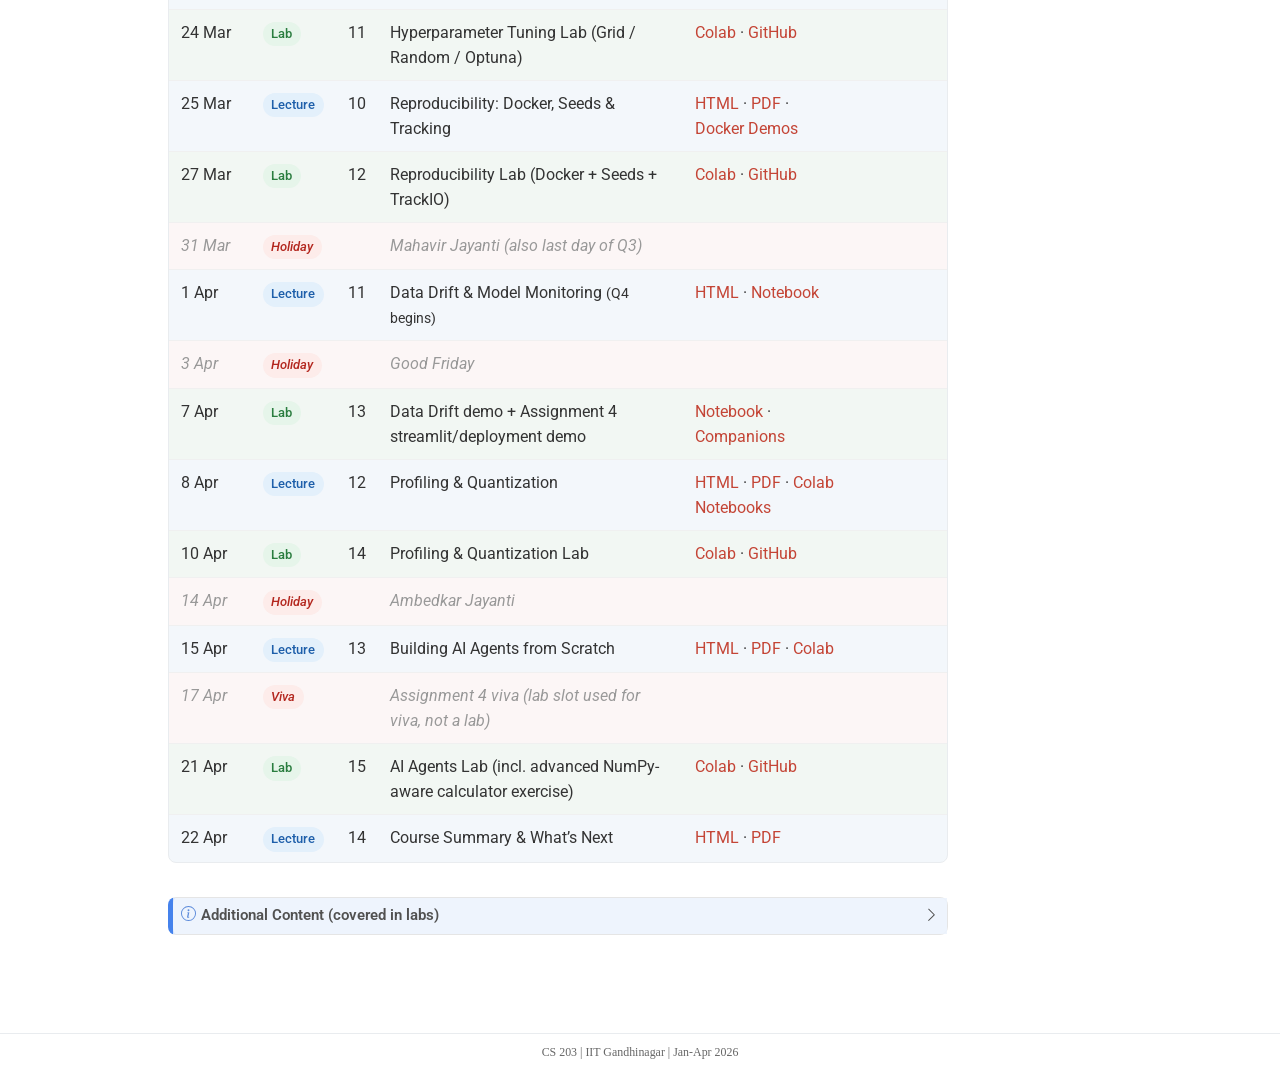
==== commit 1a18f903: "Align schedule with academic calendar + Slack-confirmed sessions - Lab 5 Data Labeling: 27 Jan + 30 " ====
--- a/docs/lectures.html
+++ b/docs/lectures.html
@@ -281,62 +281,348 @@
 </tr>
 <tr class="row-lab">
 <td>
+13 &amp; 16 Jan
 </td>
 <td>
 <span class="tag-lab">Lab</span>
 </td>
 <td>
-2
-</td>
-<td>
-Data Collection Lab
-</td>
-<td>
-<a href="https://nipunbatra.github.io/stt-ai-teaching/labs/week01-data-collection-lab.html">HTML</a>
-</td>
-<td>
+4
+</td>
+<td>
+Data Validation Lab
+</td>
+<td>
+<a href="https://nipunbatra.github.io/stt-ai-teaching/labs/week02-data-validation-lab.html">HTML</a>
+</td>
+<td>
+</td>
+</tr>
+<tr class="row-hol">
+<td>
+14 Jan
+</td>
+<td>
+<span class="tag-hol">Holiday</span>
+</td>
+<td>
+</td>
+<td>
+<em>Uttarayan / Makar Sankranti</em>
+</td>
+<td>
+</td>
+<td>
+</td>
+</tr>
+<tr class="row-lec">
+<td>
+16 Jan
+</td>
+<td>
+<span class="tag-lec">Lecture</span>
+</td>
+<td>
+4
+</td>
+<td>
+Data Labeling
+</td>
+<td>
+<a href="https://nipunbatra.github.io/stt-ai-teaching/html/week03-data-labeling-lecture.html">HTML</a> · <a href="https://nipunbatra.github.io/stt-ai-teaching/pdf/week03-data-labeling-lecture.pdf">PDF</a>
+</td>
+<td>
+<a href="https://www.youtube.com/watch?v=vESABn1eAOI">Video</a>
 </td>
 </tr>
 <tr class="row-lab">
 <td>
+27 &amp; 30 Jan
 </td>
 <td>
 <span class="tag-lab">Lab</span>
 </td>
 <td>
-3
-</td>
-<td>
-Data Validation Lab
-</td>
-<td>
-<a href="https://nipunbatra.github.io/stt-ai-teaching/labs/week02-data-validation-lab.html">HTML</a>
-</td>
-<td>
+5
+</td>
+<td>
+Data Labeling Lab (+ challenge: build a mini Label Studio)
+</td>
+<td>
+<a href="https://nipunbatra.github.io/stt-ai-teaching/labs/week03-data-labeling-lab.html">HTML</a>
+</td>
+<td>
+</td>
+</tr>
+<tr class="row-lec">
+<td>
+28 Jan
+</td>
+<td>
+<span class="tag-lec">Lecture</span>
+</td>
+<td>
+5
+</td>
+<td>
+Optimizing Data Labeling: Active Learning, Weak Supervision &amp; LLMs
+</td>
+<td>
+<a href="https://nipunbatra.github.io/stt-ai-teaching/html/week04-optimizing-labeling-lecture.html">HTML</a> · <a href="https://nipunbatra.github.io/stt-ai-teaching/pdf/week04-optimizing-labeling-lecture.pdf">PDF</a>
+</td>
+<td>
+<a href="https://www.youtube.com/watch?v=sw_aqSIWBZc">Video</a>
 </td>
 </tr>
 <tr class="row-lab">
 <td>
-12 Jan
+3 &amp; 10 Feb
 </td>
 <td>
 <span class="tag-lab">Lab</span>
 </td>
 <td>
-4
-</td>
-<td>
-Data Validation Lab (continued)
-</td>
-<td>
-<a href="https://nipunbatra.github.io/stt-ai-teaching/labs/week02-data-validation-lab.html">HTML</a>
+6
+</td>
+<td>
+Optimizing Labeling Lab (Active Learning + Weak Supervision)
+</td>
+<td>
+<a href="https://nipunbatra.github.io/stt-ai-teaching/labs/week04-optimizing-labeling-lab.html">HTML</a>
+</td>
+<td>
+</td>
+</tr>
+<tr class="row-lec">
+<td>
+4 Feb
+</td>
+<td>
+<span class="tag-lec">Lecture</span>
+</td>
+<td>
+6
+</td>
+<td>
+Data Augmentation
+</td>
+<td>
+<a href="https://nipunbatra.github.io/stt-ai-teaching/html/week05-data-augmentation-lecture.html">HTML</a> · <a href="https://nipunbatra.github.io/stt-ai-teaching/pdf/week05-data-augmentation-lecture.pdf">PDF</a>
+</td>
+<td>
+<a href="https://www.youtube.com/watch?v=32bknvkw60o">Video</a>
+</td>
+</tr>
+<tr class="row-lec">
+<td>
+11 Feb
+</td>
+<td>
+<span class="tag-lec">Lecture</span>
+</td>
+<td>
+7
+</td>
+<td>
+LLM APIs &amp; Multimodal AI
+</td>
+<td>
+<a href="https://nipunbatra.github.io/stt-ai-teaching/html/week06-llm-apis-lecture.html">HTML</a> · <a href="https://nipunbatra.github.io/stt-ai-teaching/pdf/week06-llm-apis-lecture.pdf">PDF</a>
+</td>
+<td>
+<a href="https://www.youtube.com/watch?v=EAUBdpXARbY">Video</a>
+</td>
+</tr>
+<tr class="row-lab">
+<td>
+13 Feb
+</td>
+<td>
+<span class="tag-lab">Lab</span>
+</td>
+<td>
+7
+</td>
+<td>
+Quiz 1 paper review (held in lab slot)
+</td>
+<td>
+</td>
+<td>
+</td>
+</tr>
+<tr class="row-lab">
+<td>
+17 Feb
+</td>
+<td>
+<span class="tag-lab">Lab</span>
+</td>
+<td>
+8
+</td>
+<td>
+Data Augmentation + LLM APIs Lab
+</td>
+<td>
+<a href="https://nipunbatra.github.io/stt-ai-teaching/labs/week05-data-augmentation-lab.html">Data Aug HTML</a> · <a href="https://nipunbatra.github.io/stt-ai-teaching/labs/week06-llm-apis-lab.html">LLM APIs HTML</a>
 </td>
 <td>
 </td>
 </tr>
 <tr class="row-hol">
 <td>
-14 Jan
+20 Feb – 8 Mar
+</td>
+<td>
+<span class="tag-hol">Break</span>
+</td>
+<td>
+</td>
+<td>
+<em>Mid-sem Examination I (Feb 20 – 27) + Mid-semester Recess (Feb 28 – Mar 8)</em>
+</td>
+<td>
+</td>
+<td>
+</td>
+</tr>
+<tr class="row-lab">
+<td>
+10 &amp; 13 Mar
+</td>
+<td>
+<span class="tag-lab">Lab</span>
+</td>
+<td>
+9
+</td>
+<td>
+Assignment 3 worktime (Q3 resumption)
+</td>
+<td>
+<a href="https://github.com/jsmaskeen/STTAI-Assignment-3">Assignment 3</a>
+</td>
+<td>
+</td>
+</tr>
+<tr class="row-lec">
+<td>
+11 Mar
+</td>
+<td>
+<span class="tag-lec">Lecture</span>
+</td>
+<td>
+8
+</td>
+<td>
+Model Evaluation: Cross-Validation, Bias-Variance
+</td>
+<td>
+<a href="https://nipunbatra.github.io/stt-ai-teaching/html/week07-model-development-lecture.html">HTML</a> · <a href="https://nipunbatra.github.io/stt-ai-teaching/pdf/week07-model-development-lecture.pdf">PDF</a>
+</td>
+<td>
+</td>
+</tr>
+<tr class="row-lab">
+<td>
+17 &amp; 20 Mar
+</td>
+<td>
+<span class="tag-lab">Lab</span>
+</td>
+<td>
+10
+</td>
+<td>
+Cross-Validation Lab (sklearn + from scratch)
+</td>
+<td>
+<a href="https://colab.research.google.com/github/nipunbatra/stt-ai-teaching/blob/master/labs/week07-cross-validation-lab.ipynb">Colab</a> · <a href="https://github.com/nipunbatra/stt-ai-teaching/blob/master/labs/week07-cross-validation-lab.ipynb">GitHub</a>
+</td>
+<td>
+</td>
+</tr>
+<tr class="row-lec">
+<td>
+18 Mar
+</td>
+<td>
+<span class="tag-lec">Lecture</span>
+</td>
+<td>
+9
+</td>
+<td>
+Tuning, AutoML &amp; Experiment Tracking
+</td>
+<td>
+<a href="https://nipunbatra.github.io/stt-ai-teaching/html/week08-tuning-tracking-lecture.html">HTML</a> · <a href="https://nipunbatra.github.io/stt-ai-teaching/pdf/week08-tuning-tracking-lecture.pdf">PDF</a>
+</td>
+<td>
+</td>
+</tr>
+<tr class="row-lab">
+<td>
+24 Mar
+</td>
+<td>
+<span class="tag-lab">Lab</span>
+</td>
+<td>
+11
+</td>
+<td>
+Hyperparameter Tuning Lab (Grid / Random / Optuna)
+</td>
+<td>
+<a href="https://colab.research.google.com/github/nipunbatra/stt-ai-teaching/blob/master/labs/week08-hyperparameter-tuning-lab.ipynb">Colab</a> · <a href="https://github.com/nipunbatra/stt-ai-teaching/blob/master/labs/week08-hyperparameter-tuning-lab.ipynb">GitHub</a>
+</td>
+<td>
+</td>
+</tr>
+<tr class="row-lec">
+<td>
+25 Mar
+</td>
+<td>
+<span class="tag-lec">Lecture</span>
+</td>
+<td>
+10
+</td>
+<td>
+Reproducibility: Docker, Seeds &amp; Tracking
+</td>
+<td>
+<a href="https://nipunbatra.github.io/stt-ai-teaching/html/week09-reproducibility-lecture.html">HTML</a> · <a href="https://nipunbatra.github.io/stt-ai-teaching/pdf/week09-reproducibility-lecture.pdf">PDF</a> · <a href="https://github.com/nipunbatra/docker-ml-demos">Docker Demos</a>
+</td>
+<td>
+</td>
+</tr>
+<tr class="row-lab">
+<td>
+27 Mar
+</td>
+<td>
+<span class="tag-lab">Lab</span>
+</td>
+<td>
+12
+</td>
+<td>
+Reproducibility Lab (Docker + Seeds + TrackIO)
+</td>
+<td>
+<a href="https://colab.research.google.com/github/nipunbatra/stt-ai-teaching/blob/master/labs/week09-reproducibility-lab.ipynb">Colab</a> · <a href="https://github.com/nipunbatra/stt-ai-teaching/blob/master/labs/week09-reproducibility-lab.ipynb">GitHub</a>
+</td>
+<td>
+</td>
+</tr>
+<tr class="row-hol">
+<td>
+31 Mar
 </td>
 <td>
 <span class="tag-hol">Holiday</span>
@@ -344,7 +630,7 @@
 <td>
 </td>
 <td>
-<em>Uttarayan / Makar Sankranti</em>
+<em>Mahavir Jayanti (also last day of Q3)</em>
 </td>
 <td>
 </td>
@@ -353,389 +639,172 @@
 </tr>
 <tr class="row-lec">
 <td>
-16 Jan
+1 Apr
 </td>
 <td>
 <span class="tag-lec">Lecture</span>
 </td>
 <td>
-4
-</td>
-<td>
-Data Labeling
-</td>
-<td>
-<a href="https://nipunbatra.github.io/stt-ai-teaching/html/week03-data-labeling-lecture.html">HTML</a> · <a href="https://nipunbatra.github.io/stt-ai-teaching/pdf/week03-data-labeling-lecture.pdf">PDF</a>
-</td>
-<td>
-<a href="https://www.youtube.com/watch?v=vESABn1eAOI">Video</a>
+11
+</td>
+<td>
+Data Drift &amp; Model Monitoring <small>(Q4 begins)</small>
+</td>
+<td>
+<a href="https://nipunbatra.github.io/stt-ai-teaching/html/week10-data-drift-lecture.html">HTML</a> · <a href="https://nipunbatra.github.io/stt-ai-teaching/lecture-demos/week10/data_drift_notebook.html">Notebook</a>
+</td>
+<td>
+</td>
+</tr>
+<tr class="row-hol">
+<td>
+3 Apr
+</td>
+<td>
+<span class="tag-hol">Holiday</span>
+</td>
+<td>
+</td>
+<td>
+<em>Good Friday</em>
+</td>
+<td>
+</td>
+<td>
 </td>
 </tr>
 <tr class="row-lab">
 <td>
-27 Jan
+7 Apr
 </td>
 <td>
 <span class="tag-lab">Lab</span>
 </td>
 <td>
-5
-</td>
-<td>
-Data Labeling Lab
-</td>
-<td>
-<a href="https://nipunbatra.github.io/stt-ai-teaching/labs/week03-data-labeling-lab.html">HTML</a>
+13
+</td>
+<td>
+Data Drift demo + Assignment 4 streamlit/deployment demo
+</td>
+<td>
+<a href="https://nipunbatra.github.io/stt-ai-teaching/lecture-demos/week10/data_drift_notebook.html">Notebook</a> · <a href="https://github.com/nipunbatra/stt-ai-teaching/tree/master/lecture-demos/week10">Companions</a>
 </td>
 <td>
 </td>
 </tr>
 <tr class="row-lec">
 <td>
-28 Jan
+8 Apr
 </td>
 <td>
 <span class="tag-lec">Lecture</span>
 </td>
 <td>
-5
-</td>
-<td>
-Optimizing Data Labeling: Active Learning, Weak Supervision &amp; LLMs
-</td>
-<td>
-<a href="https://nipunbatra.github.io/stt-ai-teaching/html/week04-optimizing-labeling-lecture.html">HTML</a> · <a href="https://nipunbatra.github.io/stt-ai-teaching/pdf/week04-optimizing-labeling-lecture.pdf">PDF</a>
-</td>
-<td>
-<a href="https://www.youtube.com/watch?v=sw_aqSIWBZc">Video</a>
+12
+</td>
+<td>
+Profiling &amp; Quantization
+</td>
+<td>
+<a href="https://nipunbatra.github.io/stt-ai-teaching/html/week11-profiling-quantization-lecture.html">HTML</a> · <a href="https://nipunbatra.github.io/stt-ai-teaching/pdf/week11-profiling-quantization-lecture.pdf">PDF</a> · <a href="https://github.com/nipunbatra/stt-ai-teaching/tree/master/lecture-demos/week11/colab-notebooks">Colab Notebooks</a>
+</td>
+<td>
 </td>
 </tr>
 <tr class="row-lab">
 <td>
+10 Apr
 </td>
 <td>
 <span class="tag-lab">Lab</span>
 </td>
 <td>
-6
-</td>
-<td>
-Optimizing Labeling Lab
-</td>
-<td>
-<a href="https://nipunbatra.github.io/stt-ai-teaching/labs/week04-optimizing-labeling-lab.html">HTML</a>
+14
+</td>
+<td>
+Profiling &amp; Quantization Lab
+</td>
+<td>
+<a href="https://colab.research.google.com/github/nipunbatra/stt-ai-teaching/blob/master/labs/week11-profiling-quantization-lab.ipynb">Colab</a> · <a href="https://github.com/nipunbatra/stt-ai-teaching/blob/master/labs/week11-profiling-quantization-lab.ipynb">GitHub</a>
+</td>
+<td>
+</td>
+</tr>
+<tr class="row-hol">
+<td>
+14 Apr
+</td>
+<td>
+<span class="tag-hol">Holiday</span>
+</td>
+<td>
+</td>
+<td>
+<em>Ambedkar Jayanti</em>
+</td>
+<td>
 </td>
 <td>
 </td>
 </tr>
 <tr class="row-lec">
 <td>
-4 Feb
+15 Apr
 </td>
 <td>
 <span class="tag-lec">Lecture</span>
 </td>
 <td>
-6
-</td>
-<td>
-Data Augmentation
-</td>
-<td>
-<a href="https://nipunbatra.github.io/stt-ai-teaching/html/week05-data-augmentation-lecture.html">HTML</a> · <a href="https://nipunbatra.github.io/stt-ai-teaching/pdf/week05-data-augmentation-lecture.pdf">PDF</a>
-</td>
-<td>
-<a href="https://www.youtube.com/watch?v=32bknvkw60o">Video</a>
+13
+</td>
+<td>
+Building AI Agents from Scratch
+</td>
+<td>
+<a href="https://nipunbatra.github.io/stt-ai-teaching/html/week12-agents-lecture.html">HTML</a> · <a href="https://nipunbatra.github.io/stt-ai-teaching/pdf/week12-agents-lecture.pdf">PDF</a> · <a href="https://colab.research.google.com/github/nipunbatra/stt-ai-teaching/blob/master/lecture-demos/week12/colab-notebooks/01-agents-from-scratch.ipynb">Colab</a>
+</td>
+<td>
+</td>
+</tr>
+<tr class="row-hol">
+<td>
+17 Apr
+</td>
+<td>
+<span class="tag-hol">Viva</span>
+</td>
+<td>
+</td>
+<td>
+<em>Assignment 4 viva (lab slot used for viva, not a lab)</em>
+</td>
+<td>
+</td>
+<td>
 </td>
 </tr>
 <tr class="row-lab">
 <td>
-6 &amp; 10 Feb
+21 Apr
 </td>
 <td>
 <span class="tag-lab">Lab</span>
 </td>
 <td>
-7
-</td>
-<td>
-Data Augmentation Lab
-</td>
-<td>
-<a href="https://nipunbatra.github.io/stt-ai-teaching/labs/week05-data-augmentation-lab.html">HTML</a>
+15
+</td>
+<td>
+AI Agents Lab (incl.&nbsp;advanced NumPy-aware calculator exercise)
+</td>
+<td>
+<a href="https://colab.research.google.com/github/nipunbatra/stt-ai-teaching/blob/master/lecture-demos/week12/colab-notebooks/01-agents-from-scratch.ipynb">Colab</a> · <a href="https://github.com/nipunbatra/stt-ai-teaching/blob/master/lecture-demos/week12/colab-notebooks/01-agents-from-scratch.ipynb">GitHub</a>
 </td>
 <td>
 </td>
 </tr>
 <tr class="row-lec">
 <td>
-11 Feb
-</td>
-<td>
-<span class="tag-lec">Lecture</span>
-</td>
-<td>
-7
-</td>
-<td>
-LLM APIs &amp; Multimodal AI
-</td>
-<td>
-<a href="https://nipunbatra.github.io/stt-ai-teaching/html/week06-llm-apis-lecture.html">HTML</a> · <a href="https://nipunbatra.github.io/stt-ai-teaching/pdf/week06-llm-apis-lecture.pdf">PDF</a>
-</td>
-<td>
-<a href="https://www.youtube.com/watch?v=EAUBdpXARbY">Video</a>
-</td>
-</tr>
-<tr class="row-lab">
-<td>
-13 &amp; 17 Feb
-</td>
-<td>
-<span class="tag-lab">Lab</span>
-</td>
-<td>
-8
-</td>
-<td>
-LLM APIs Lab
-</td>
-<td>
-<a href="https://nipunbatra.github.io/stt-ai-teaching/labs/week06-llm-apis-lab.html">HTML</a>
-</td>
-<td>
-</td>
-</tr>
-<tr class="row-lec">
-<td>
-11 Mar
-</td>
-<td>
-<span class="tag-lec">Lecture</span>
-</td>
-<td>
-8
-</td>
-<td>
-Model Evaluation: Cross-Validation, Bias-Variance
-</td>
-<td>
-<a href="https://nipunbatra.github.io/stt-ai-teaching/html/week07-model-development-lecture.html">HTML</a> · <a href="https://nipunbatra.github.io/stt-ai-teaching/pdf/week07-model-development-lecture.pdf">PDF</a>
-</td>
-<td>
-</td>
-</tr>
-<tr class="row-lab">
-<td>
-13 &amp; 17 Mar
-</td>
-<td>
-<span class="tag-lab">Lab</span>
-</td>
-<td>
-9
-</td>
-<td>
-Cross-Validation Lab (sklearn + from scratch)
-</td>
-<td>
-<a href="https://colab.research.google.com/github/nipunbatra/stt-ai-teaching/blob/master/labs/week07-cross-validation-lab.ipynb">Colab</a> · <a href="https://github.com/nipunbatra/stt-ai-teaching/blob/master/labs/week07-cross-validation-lab.ipynb">GitHub</a>
-</td>
-<td>
-</td>
-</tr>
-<tr class="row-lec">
-<td>
-18 Mar
-</td>
-<td>
-<span class="tag-lec">Lecture</span>
-</td>
-<td>
-9
-</td>
-<td>
-Tuning, AutoML &amp; Experiment Tracking
-</td>
-<td>
-<a href="https://nipunbatra.github.io/stt-ai-teaching/html/week08-tuning-tracking-lecture.html">HTML</a> · <a href="https://nipunbatra.github.io/stt-ai-teaching/pdf/week08-tuning-tracking-lecture.pdf">PDF</a>
-</td>
-<td>
-</td>
-</tr>
-<tr class="row-lab">
-<td>
-20 &amp; 24 Mar
-</td>
-<td>
-<span class="tag-lab">Lab</span>
-</td>
-<td>
-10
-</td>
-<td>
-Hyperparameter Tuning Lab (Grid / Random / Optuna)
-</td>
-<td>
-<a href="https://colab.research.google.com/github/nipunbatra/stt-ai-teaching/blob/master/labs/week08-hyperparameter-tuning-lab.ipynb">Colab</a> · <a href="https://github.com/nipunbatra/stt-ai-teaching/blob/master/labs/week08-hyperparameter-tuning-lab.ipynb">GitHub</a>
-</td>
-<td>
-</td>
-</tr>
-<tr class="row-lec">
-<td>
-25 Mar
-</td>
-<td>
-<span class="tag-lec">Lecture</span>
-</td>
-<td>
-10
-</td>
-<td>
-Reproducibility: Docker, Seeds &amp; Tracking
-</td>
-<td>
-<a href="https://nipunbatra.github.io/stt-ai-teaching/html/week09-reproducibility-lecture.html">HTML</a> · <a href="https://nipunbatra.github.io/stt-ai-teaching/pdf/week09-reproducibility-lecture.pdf">PDF</a> · <a href="https://github.com/nipunbatra/docker-ml-demos">Docker Demos</a>
-</td>
-<td>
-</td>
-</tr>
-<tr class="row-lab">
-<td>
-27 &amp; 31 Mar
-</td>
-<td>
-<span class="tag-lab">Lab</span>
-</td>
-<td>
-11
-</td>
-<td>
-Reproducibility Lab (Docker + Seeds + TrackIO)
-</td>
-<td>
-<a href="https://colab.research.google.com/github/nipunbatra/stt-ai-teaching/blob/master/labs/week09-reproducibility-lab.ipynb">Colab</a> · <a href="https://github.com/nipunbatra/stt-ai-teaching/blob/master/labs/week09-reproducibility-lab.ipynb">GitHub</a>
-</td>
-<td>
-</td>
-</tr>
-<tr class="row-lec">
-<td>
-1 Apr
-</td>
-<td>
-<span class="tag-lec">Lecture</span>
-</td>
-<td>
-11
-</td>
-<td>
-Data Drift &amp; Model Monitoring
-</td>
-<td>
-<a href="https://nipunbatra.github.io/stt-ai-teaching/html/week10-data-drift-lecture.html">HTML</a> · <a href="https://nipunbatra.github.io/stt-ai-teaching/lecture-demos/week10/data_drift_notebook.html">Notebook</a>
-</td>
-<td>
-</td>
-</tr>
-<tr class="row-lab">
-<td>
-3 &amp; 7 Apr
-</td>
-<td>
-<span class="tag-lab">Lab</span>
-</td>
-<td>
-12
-</td>
-<td>
-Data Drift Notebook (self-study)
-</td>
-<td>
-<a href="https://nipunbatra.github.io/stt-ai-teaching/lecture-demos/week10/data_drift_notebook.html">Notebook</a> · <a href="https://github.com/nipunbatra/stt-ai-teaching/tree/master/lecture-demos/week10">Companions</a>
-</td>
-<td>
-</td>
-</tr>
-<tr class="row-lec">
-<td>
-8 Apr
-</td>
-<td>
-<span class="tag-lec">Lecture</span>
-</td>
-<td>
-12
-</td>
-<td>
-Profiling &amp; Quantization
-</td>
-<td>
-<a href="https://nipunbatra.github.io/stt-ai-teaching/html/week11-profiling-quantization-lecture.html">HTML</a> · <a href="https://nipunbatra.github.io/stt-ai-teaching/pdf/week11-profiling-quantization-lecture.pdf">PDF</a> · <a href="https://github.com/nipunbatra/stt-ai-teaching/tree/master/lecture-demos/week11/colab-notebooks">Colab Notebooks</a>
-</td>
-<td>
-</td>
-</tr>
-<tr class="row-lab">
-<td>
-10 &amp; 14 Apr
-</td>
-<td>
-<span class="tag-lab">Lab</span>
-</td>
-<td>
-13
-</td>
-<td>
-Profiling &amp; Quantization Lab
-</td>
-<td>
-<a href="https://colab.research.google.com/github/nipunbatra/stt-ai-teaching/blob/master/labs/week11-profiling-quantization-lab.ipynb">Colab</a> · <a href="https://github.com/nipunbatra/stt-ai-teaching/blob/master/labs/week11-profiling-quantization-lab.ipynb">GitHub</a>
-</td>
-<td>
-</td>
-</tr>
-<tr class="row-lec">
-<td>
-15 Apr
-</td>
-<td>
-<span class="tag-lec">Lecture</span>
-</td>
-<td>
-13
-</td>
-<td>
-Building AI Agents from Scratch
-</td>
-<td>
-<a href="https://nipunbatra.github.io/stt-ai-teaching/html/week12-agents-lecture.html">HTML</a> · <a href="https://nipunbatra.github.io/stt-ai-teaching/pdf/week12-agents-lecture.pdf">PDF</a> · <a href="https://colab.research.google.com/github/nipunbatra/stt-ai-teaching/blob/master/lecture-demos/week12/colab-notebooks/01-agents-from-scratch.ipynb">Colab</a>
-</td>
-<td>
-</td>
-</tr>
-<tr class="row-lab">
-<td>
-17 &amp; 21 Apr
-</td>
-<td>
-<span class="tag-lab">Lab</span>
-</td>
-<td>
-14
-</td>
-<td>
-AI Agents Colab (self-study)
-</td>
-<td>
-<a href="https://colab.research.google.com/github/nipunbatra/stt-ai-teaching/blob/master/lecture-demos/week12/colab-notebooks/01-agents-from-scratch.ipynb">Colab</a> · <a href="https://github.com/nipunbatra/stt-ai-teaching/blob/master/lecture-demos/week12/colab-notebooks/01-agents-from-scratch.ipynb">GitHub</a>
-</td>
-<td>
-</td>
-</tr>
-<tr class="row-lec">
-<td>
+22 Apr
 </td>
 <td>
 <span class="tag-lec">Lecture</span>
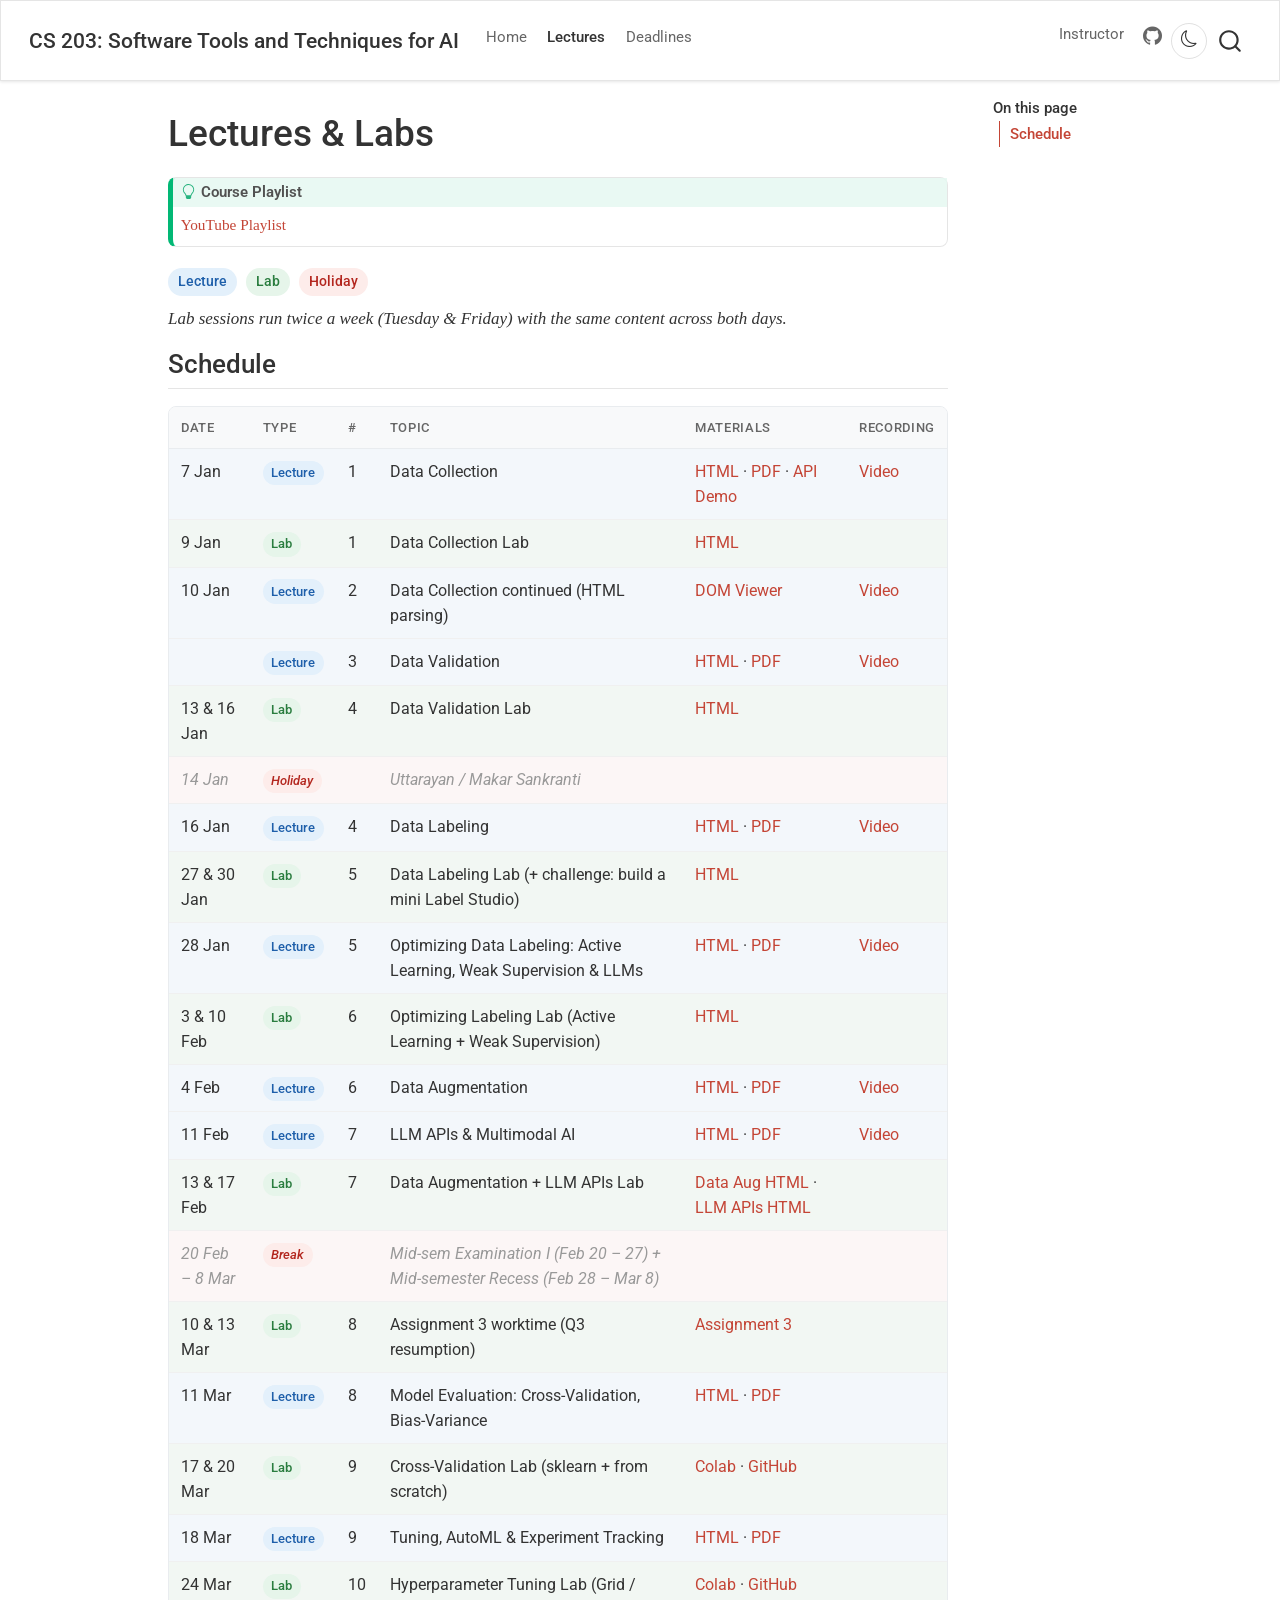
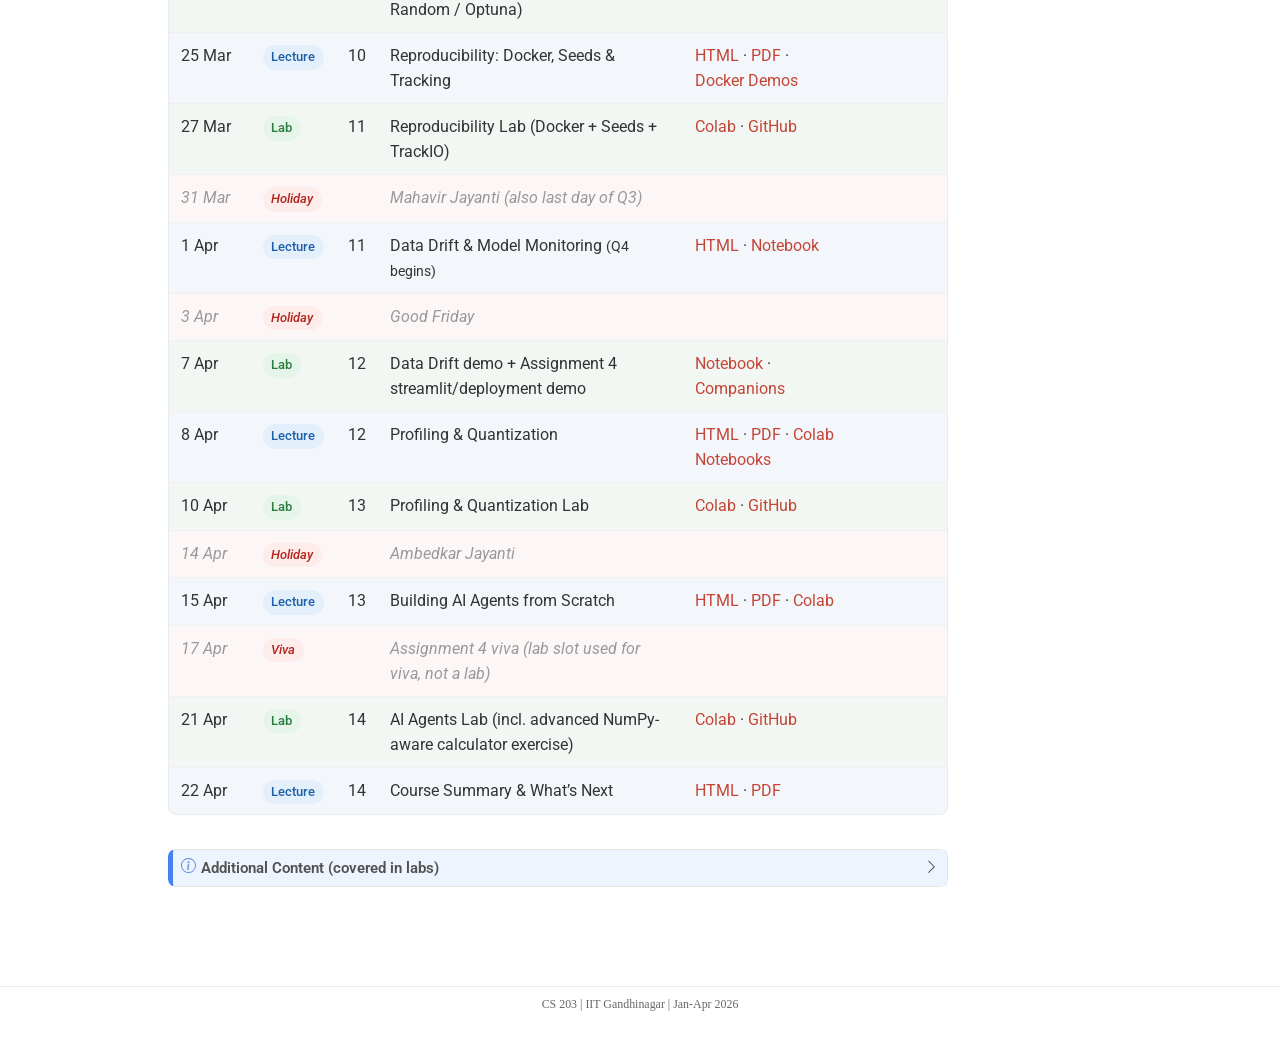
==== commit 49123729: "Merge Feb 13 + 17 into a single Lab 7 (Data Aug + LLM APIs) Feb 13 was a regular lab session on Data" ====
--- a/docs/lectures.html
+++ b/docs/lectures.html
@@ -435,7 +435,7 @@
 </tr>
 <tr class="row-lab">
 <td>
-13 Feb
+13 &amp; 17 Feb
 </td>
 <td>
 <span class="tag-lab">Lab</span>
@@ -444,7 +444,25 @@
 7
 </td>
 <td>
-Quiz 1 paper review (held in lab slot)
+Data Augmentation + LLM APIs Lab
+</td>
+<td>
+<a href="https://nipunbatra.github.io/stt-ai-teaching/labs/week05-data-augmentation-lab.html">Data Aug HTML</a> · <a href="https://nipunbatra.github.io/stt-ai-teaching/labs/week06-llm-apis-lab.html">LLM APIs HTML</a>
+</td>
+<td>
+</td>
+</tr>
+<tr class="row-hol">
+<td>
+20 Feb – 8 Mar
+</td>
+<td>
+<span class="tag-hol">Break</span>
+</td>
+<td>
+</td>
+<td>
+<em>Mid-sem Examination I (Feb 20 – 27) + Mid-semester Recess (Feb 28 – Mar 8)</em>
 </td>
 <td>
 </td>
@@ -453,7 +471,7 @@
 </tr>
 <tr class="row-lab">
 <td>
-17 Feb
+10 &amp; 13 Mar
 </td>
 <td>
 <span class="tag-lab">Lab</span>
@@ -462,25 +480,175 @@
 8
 </td>
 <td>
-Data Augmentation + LLM APIs Lab
-</td>
-<td>
-<a href="https://nipunbatra.github.io/stt-ai-teaching/labs/week05-data-augmentation-lab.html">Data Aug HTML</a> · <a href="https://nipunbatra.github.io/stt-ai-teaching/labs/week06-llm-apis-lab.html">LLM APIs HTML</a>
+Assignment 3 worktime (Q3 resumption)
+</td>
+<td>
+<a href="https://github.com/jsmaskeen/STTAI-Assignment-3">Assignment 3</a>
+</td>
+<td>
+</td>
+</tr>
+<tr class="row-lec">
+<td>
+11 Mar
+</td>
+<td>
+<span class="tag-lec">Lecture</span>
+</td>
+<td>
+8
+</td>
+<td>
+Model Evaluation: Cross-Validation, Bias-Variance
+</td>
+<td>
+<a href="https://nipunbatra.github.io/stt-ai-teaching/html/week07-model-development-lecture.html">HTML</a> · <a href="https://nipunbatra.github.io/stt-ai-teaching/pdf/week07-model-development-lecture.pdf">PDF</a>
+</td>
+<td>
+</td>
+</tr>
+<tr class="row-lab">
+<td>
+17 &amp; 20 Mar
+</td>
+<td>
+<span class="tag-lab">Lab</span>
+</td>
+<td>
+9
+</td>
+<td>
+Cross-Validation Lab (sklearn + from scratch)
+</td>
+<td>
+<a href="https://colab.research.google.com/github/nipunbatra/stt-ai-teaching/blob/master/labs/week07-cross-validation-lab.ipynb">Colab</a> · <a href="https://github.com/nipunbatra/stt-ai-teaching/blob/master/labs/week07-cross-validation-lab.ipynb">GitHub</a>
+</td>
+<td>
+</td>
+</tr>
+<tr class="row-lec">
+<td>
+18 Mar
+</td>
+<td>
+<span class="tag-lec">Lecture</span>
+</td>
+<td>
+9
+</td>
+<td>
+Tuning, AutoML &amp; Experiment Tracking
+</td>
+<td>
+<a href="https://nipunbatra.github.io/stt-ai-teaching/html/week08-tuning-tracking-lecture.html">HTML</a> · <a href="https://nipunbatra.github.io/stt-ai-teaching/pdf/week08-tuning-tracking-lecture.pdf">PDF</a>
+</td>
+<td>
+</td>
+</tr>
+<tr class="row-lab">
+<td>
+24 Mar
+</td>
+<td>
+<span class="tag-lab">Lab</span>
+</td>
+<td>
+10
+</td>
+<td>
+Hyperparameter Tuning Lab (Grid / Random / Optuna)
+</td>
+<td>
+<a href="https://colab.research.google.com/github/nipunbatra/stt-ai-teaching/blob/master/labs/week08-hyperparameter-tuning-lab.ipynb">Colab</a> · <a href="https://github.com/nipunbatra/stt-ai-teaching/blob/master/labs/week08-hyperparameter-tuning-lab.ipynb">GitHub</a>
+</td>
+<td>
+</td>
+</tr>
+<tr class="row-lec">
+<td>
+25 Mar
+</td>
+<td>
+<span class="tag-lec">Lecture</span>
+</td>
+<td>
+10
+</td>
+<td>
+Reproducibility: Docker, Seeds &amp; Tracking
+</td>
+<td>
+<a href="https://nipunbatra.github.io/stt-ai-teaching/html/week09-reproducibility-lecture.html">HTML</a> · <a href="https://nipunbatra.github.io/stt-ai-teaching/pdf/week09-reproducibility-lecture.pdf">PDF</a> · <a href="https://github.com/nipunbatra/docker-ml-demos">Docker Demos</a>
+</td>
+<td>
+</td>
+</tr>
+<tr class="row-lab">
+<td>
+27 Mar
+</td>
+<td>
+<span class="tag-lab">Lab</span>
+</td>
+<td>
+11
+</td>
+<td>
+Reproducibility Lab (Docker + Seeds + TrackIO)
+</td>
+<td>
+<a href="https://colab.research.google.com/github/nipunbatra/stt-ai-teaching/blob/master/labs/week09-reproducibility-lab.ipynb">Colab</a> · <a href="https://github.com/nipunbatra/stt-ai-teaching/blob/master/labs/week09-reproducibility-lab.ipynb">GitHub</a>
 </td>
 <td>
 </td>
 </tr>
 <tr class="row-hol">
 <td>
-20 Feb – 8 Mar
-</td>
-<td>
-<span class="tag-hol">Break</span>
-</td>
-<td>
-</td>
-<td>
-<em>Mid-sem Examination I (Feb 20 – 27) + Mid-semester Recess (Feb 28 – Mar 8)</em>
+31 Mar
+</td>
+<td>
+<span class="tag-hol">Holiday</span>
+</td>
+<td>
+</td>
+<td>
+<em>Mahavir Jayanti (also last day of Q3)</em>
+</td>
+<td>
+</td>
+<td>
+</td>
+</tr>
+<tr class="row-lec">
+<td>
+1 Apr
+</td>
+<td>
+<span class="tag-lec">Lecture</span>
+</td>
+<td>
+11
+</td>
+<td>
+Data Drift &amp; Model Monitoring <small>(Q4 begins)</small>
+</td>
+<td>
+<a href="https://nipunbatra.github.io/stt-ai-teaching/html/week10-data-drift-lecture.html">HTML</a> · <a href="https://nipunbatra.github.io/stt-ai-teaching/lecture-demos/week10/data_drift_notebook.html">Notebook</a>
+</td>
+<td>
+</td>
+</tr>
+<tr class="row-hol">
+<td>
+3 Apr
+</td>
+<td>
+<span class="tag-hol">Holiday</span>
+</td>
+<td>
+</td>
+<td>
+<em>Good Friday</em>
 </td>
 <td>
 </td>
@@ -489,309 +657,123 @@
 </tr>
 <tr class="row-lab">
 <td>
-10 &amp; 13 Mar
+7 Apr
 </td>
 <td>
 <span class="tag-lab">Lab</span>
 </td>
 <td>
-9
-</td>
-<td>
-Assignment 3 worktime (Q3 resumption)
-</td>
-<td>
-<a href="https://github.com/jsmaskeen/STTAI-Assignment-3">Assignment 3</a>
+12
+</td>
+<td>
+Data Drift demo + Assignment 4 streamlit/deployment demo
+</td>
+<td>
+<a href="https://nipunbatra.github.io/stt-ai-teaching/lecture-demos/week10/data_drift_notebook.html">Notebook</a> · <a href="https://github.com/nipunbatra/stt-ai-teaching/tree/master/lecture-demos/week10">Companions</a>
 </td>
 <td>
 </td>
 </tr>
 <tr class="row-lec">
 <td>
-11 Mar
+8 Apr
 </td>
 <td>
 <span class="tag-lec">Lecture</span>
 </td>
 <td>
-8
-</td>
-<td>
-Model Evaluation: Cross-Validation, Bias-Variance
-</td>
-<td>
-<a href="https://nipunbatra.github.io/stt-ai-teaching/html/week07-model-development-lecture.html">HTML</a> · <a href="https://nipunbatra.github.io/stt-ai-teaching/pdf/week07-model-development-lecture.pdf">PDF</a>
+12
+</td>
+<td>
+Profiling &amp; Quantization
+</td>
+<td>
+<a href="https://nipunbatra.github.io/stt-ai-teaching/html/week11-profiling-quantization-lecture.html">HTML</a> · <a href="https://nipunbatra.github.io/stt-ai-teaching/pdf/week11-profiling-quantization-lecture.pdf">PDF</a> · <a href="https://github.com/nipunbatra/stt-ai-teaching/tree/master/lecture-demos/week11/colab-notebooks">Colab Notebooks</a>
 </td>
 <td>
 </td>
 </tr>
 <tr class="row-lab">
 <td>
-17 &amp; 20 Mar
+10 Apr
 </td>
 <td>
 <span class="tag-lab">Lab</span>
 </td>
 <td>
-10
-</td>
-<td>
-Cross-Validation Lab (sklearn + from scratch)
-</td>
-<td>
-<a href="https://colab.research.google.com/github/nipunbatra/stt-ai-teaching/blob/master/labs/week07-cross-validation-lab.ipynb">Colab</a> · <a href="https://github.com/nipunbatra/stt-ai-teaching/blob/master/labs/week07-cross-validation-lab.ipynb">GitHub</a>
+13
+</td>
+<td>
+Profiling &amp; Quantization Lab
+</td>
+<td>
+<a href="https://colab.research.google.com/github/nipunbatra/stt-ai-teaching/blob/master/labs/week11-profiling-quantization-lab.ipynb">Colab</a> · <a href="https://github.com/nipunbatra/stt-ai-teaching/blob/master/labs/week11-profiling-quantization-lab.ipynb">GitHub</a>
+</td>
+<td>
+</td>
+</tr>
+<tr class="row-hol">
+<td>
+14 Apr
+</td>
+<td>
+<span class="tag-hol">Holiday</span>
+</td>
+<td>
+</td>
+<td>
+<em>Ambedkar Jayanti</em>
+</td>
+<td>
 </td>
 <td>
 </td>
 </tr>
 <tr class="row-lec">
 <td>
-18 Mar
+15 Apr
 </td>
 <td>
 <span class="tag-lec">Lecture</span>
 </td>
 <td>
-9
-</td>
-<td>
-Tuning, AutoML &amp; Experiment Tracking
-</td>
-<td>
-<a href="https://nipunbatra.github.io/stt-ai-teaching/html/week08-tuning-tracking-lecture.html">HTML</a> · <a href="https://nipunbatra.github.io/stt-ai-teaching/pdf/week08-tuning-tracking-lecture.pdf">PDF</a>
+13
+</td>
+<td>
+Building AI Agents from Scratch
+</td>
+<td>
+<a href="https://nipunbatra.github.io/stt-ai-teaching/html/week12-agents-lecture.html">HTML</a> · <a href="https://nipunbatra.github.io/stt-ai-teaching/pdf/week12-agents-lecture.pdf">PDF</a> · <a href="https://colab.research.google.com/github/nipunbatra/stt-ai-teaching/blob/master/lecture-demos/week12/colab-notebooks/01-agents-from-scratch.ipynb">Colab</a>
+</td>
+<td>
+</td>
+</tr>
+<tr class="row-hol">
+<td>
+17 Apr
+</td>
+<td>
+<span class="tag-hol">Viva</span>
+</td>
+<td>
+</td>
+<td>
+<em>Assignment 4 viva (lab slot used for viva, not a lab)</em>
+</td>
+<td>
 </td>
 <td>
 </td>
 </tr>
 <tr class="row-lab">
 <td>
-24 Mar
+21 Apr
 </td>
 <td>
 <span class="tag-lab">Lab</span>
 </td>
 <td>
-11
-</td>
-<td>
-Hyperparameter Tuning Lab (Grid / Random / Optuna)
-</td>
-<td>
-<a href="https://colab.research.google.com/github/nipunbatra/stt-ai-teaching/blob/master/labs/week08-hyperparameter-tuning-lab.ipynb">Colab</a> · <a href="https://github.com/nipunbatra/stt-ai-teaching/blob/master/labs/week08-hyperparameter-tuning-lab.ipynb">GitHub</a>
-</td>
-<td>
-</td>
-</tr>
-<tr class="row-lec">
-<td>
-25 Mar
-</td>
-<td>
-<span class="tag-lec">Lecture</span>
-</td>
-<td>
-10
-</td>
-<td>
-Reproducibility: Docker, Seeds &amp; Tracking
-</td>
-<td>
-<a href="https://nipunbatra.github.io/stt-ai-teaching/html/week09-reproducibility-lecture.html">HTML</a> · <a href="https://nipunbatra.github.io/stt-ai-teaching/pdf/week09-reproducibility-lecture.pdf">PDF</a> · <a href="https://github.com/nipunbatra/docker-ml-demos">Docker Demos</a>
-</td>
-<td>
-</td>
-</tr>
-<tr class="row-lab">
-<td>
-27 Mar
-</td>
-<td>
-<span class="tag-lab">Lab</span>
-</td>
-<td>
-12
-</td>
-<td>
-Reproducibility Lab (Docker + Seeds + TrackIO)
-</td>
-<td>
-<a href="https://colab.research.google.com/github/nipunbatra/stt-ai-teaching/blob/master/labs/week09-reproducibility-lab.ipynb">Colab</a> · <a href="https://github.com/nipunbatra/stt-ai-teaching/blob/master/labs/week09-reproducibility-lab.ipynb">GitHub</a>
-</td>
-<td>
-</td>
-</tr>
-<tr class="row-hol">
-<td>
-31 Mar
-</td>
-<td>
-<span class="tag-hol">Holiday</span>
-</td>
-<td>
-</td>
-<td>
-<em>Mahavir Jayanti (also last day of Q3)</em>
-</td>
-<td>
-</td>
-<td>
-</td>
-</tr>
-<tr class="row-lec">
-<td>
-1 Apr
-</td>
-<td>
-<span class="tag-lec">Lecture</span>
-</td>
-<td>
-11
-</td>
-<td>
-Data Drift &amp; Model Monitoring <small>(Q4 begins)</small>
-</td>
-<td>
-<a href="https://nipunbatra.github.io/stt-ai-teaching/html/week10-data-drift-lecture.html">HTML</a> · <a href="https://nipunbatra.github.io/stt-ai-teaching/lecture-demos/week10/data_drift_notebook.html">Notebook</a>
-</td>
-<td>
-</td>
-</tr>
-<tr class="row-hol">
-<td>
-3 Apr
-</td>
-<td>
-<span class="tag-hol">Holiday</span>
-</td>
-<td>
-</td>
-<td>
-<em>Good Friday</em>
-</td>
-<td>
-</td>
-<td>
-</td>
-</tr>
-<tr class="row-lab">
-<td>
-7 Apr
-</td>
-<td>
-<span class="tag-lab">Lab</span>
-</td>
-<td>
-13
-</td>
-<td>
-Data Drift demo + Assignment 4 streamlit/deployment demo
-</td>
-<td>
-<a href="https://nipunbatra.github.io/stt-ai-teaching/lecture-demos/week10/data_drift_notebook.html">Notebook</a> · <a href="https://github.com/nipunbatra/stt-ai-teaching/tree/master/lecture-demos/week10">Companions</a>
-</td>
-<td>
-</td>
-</tr>
-<tr class="row-lec">
-<td>
-8 Apr
-</td>
-<td>
-<span class="tag-lec">Lecture</span>
-</td>
-<td>
-12
-</td>
-<td>
-Profiling &amp; Quantization
-</td>
-<td>
-<a href="https://nipunbatra.github.io/stt-ai-teaching/html/week11-profiling-quantization-lecture.html">HTML</a> · <a href="https://nipunbatra.github.io/stt-ai-teaching/pdf/week11-profiling-quantization-lecture.pdf">PDF</a> · <a href="https://github.com/nipunbatra/stt-ai-teaching/tree/master/lecture-demos/week11/colab-notebooks">Colab Notebooks</a>
-</td>
-<td>
-</td>
-</tr>
-<tr class="row-lab">
-<td>
-10 Apr
-</td>
-<td>
-<span class="tag-lab">Lab</span>
-</td>
-<td>
 14
-</td>
-<td>
-Profiling &amp; Quantization Lab
-</td>
-<td>
-<a href="https://colab.research.google.com/github/nipunbatra/stt-ai-teaching/blob/master/labs/week11-profiling-quantization-lab.ipynb">Colab</a> · <a href="https://github.com/nipunbatra/stt-ai-teaching/blob/master/labs/week11-profiling-quantization-lab.ipynb">GitHub</a>
-</td>
-<td>
-</td>
-</tr>
-<tr class="row-hol">
-<td>
-14 Apr
-</td>
-<td>
-<span class="tag-hol">Holiday</span>
-</td>
-<td>
-</td>
-<td>
-<em>Ambedkar Jayanti</em>
-</td>
-<td>
-</td>
-<td>
-</td>
-</tr>
-<tr class="row-lec">
-<td>
-15 Apr
-</td>
-<td>
-<span class="tag-lec">Lecture</span>
-</td>
-<td>
-13
-</td>
-<td>
-Building AI Agents from Scratch
-</td>
-<td>
-<a href="https://nipunbatra.github.io/stt-ai-teaching/html/week12-agents-lecture.html">HTML</a> · <a href="https://nipunbatra.github.io/stt-ai-teaching/pdf/week12-agents-lecture.pdf">PDF</a> · <a href="https://colab.research.google.com/github/nipunbatra/stt-ai-teaching/blob/master/lecture-demos/week12/colab-notebooks/01-agents-from-scratch.ipynb">Colab</a>
-</td>
-<td>
-</td>
-</tr>
-<tr class="row-hol">
-<td>
-17 Apr
-</td>
-<td>
-<span class="tag-hol">Viva</span>
-</td>
-<td>
-</td>
-<td>
-<em>Assignment 4 viva (lab slot used for viva, not a lab)</em>
-</td>
-<td>
-</td>
-<td>
-</td>
-</tr>
-<tr class="row-lab">
-<td>
-21 Apr
-</td>
-<td>
-<span class="tag-lab">Lab</span>
-</td>
-<td>
-15
 </td>
 <td>
 AI Agents Lab (incl.&nbsp;advanced NumPy-aware calculator exercise)
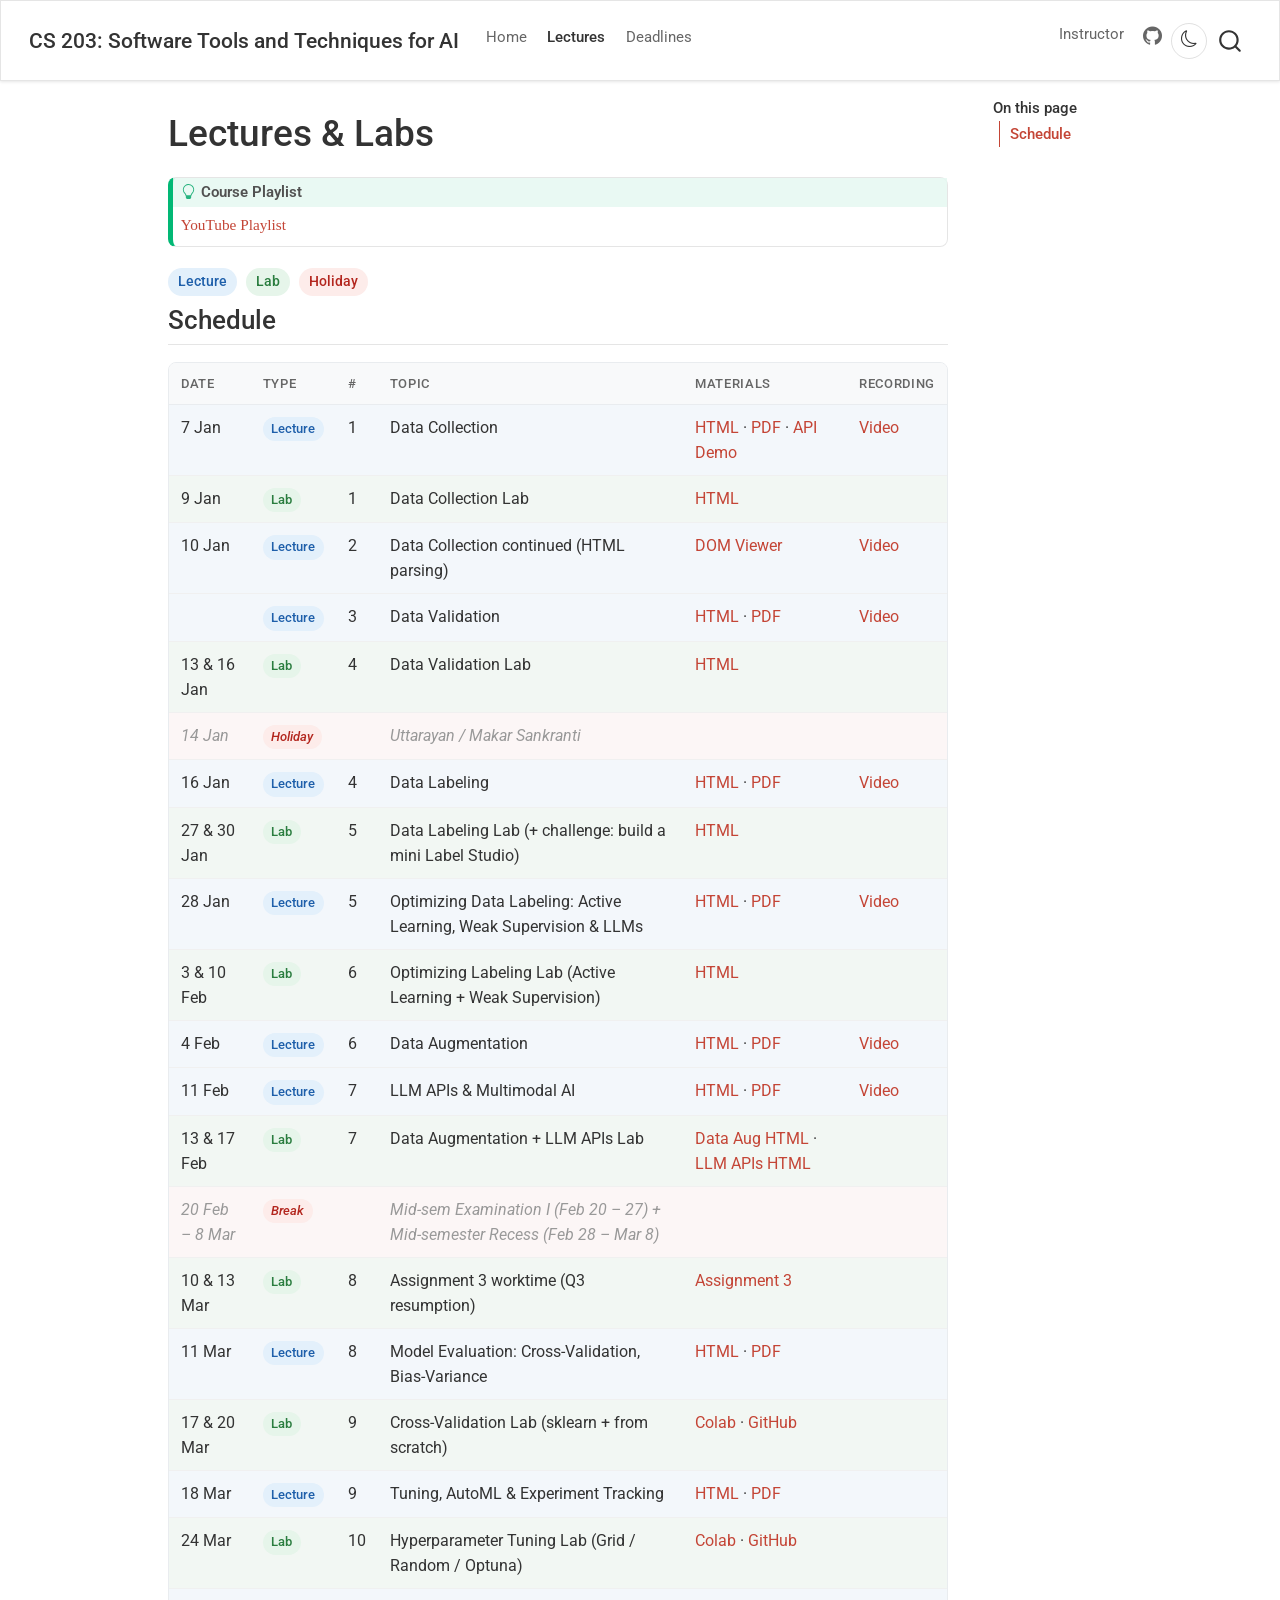
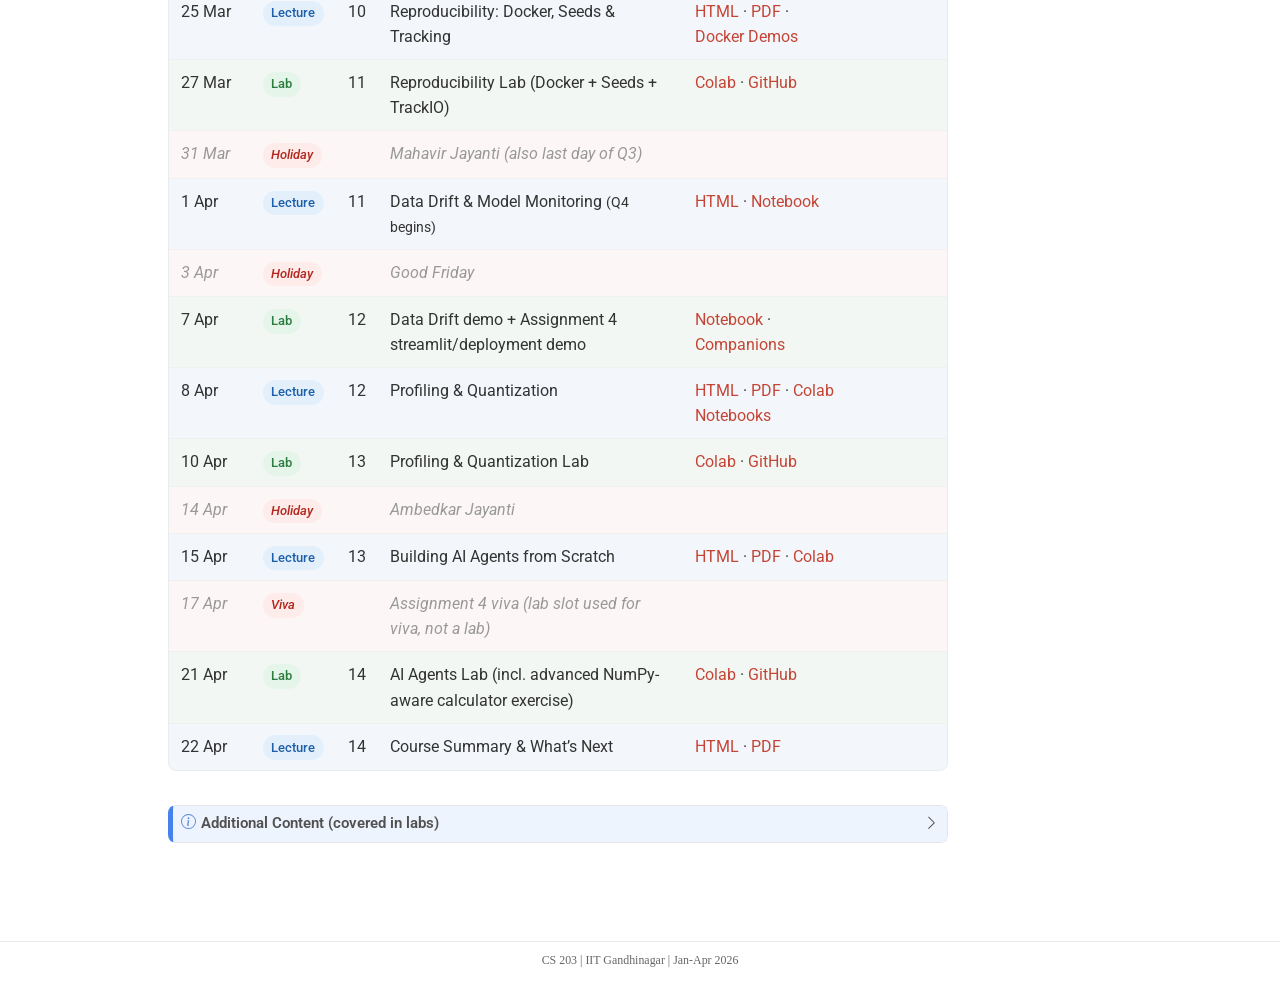
==== commit 22cdff9a: "Drop the Tue/Fri lab-pair note below the legend Co-Authored-By: Claude Opus 4.7 (1M context) <norepl" ====
--- a/docs/lectures.html
+++ b/docs/lectures.html
@@ -174,7 +174,6 @@
 <span class="legend-chip chip-lab">Lab</span>
 <span class="legend-chip chip-hol">Holiday</span>
 </div>
-<p class="schedule-note"><em>Lab sessions run twice a week (Tuesday &amp; Friday) with the same content across both days.</em></p>
 <section id="schedule" class="level2">
 <h2 class="anchored" data-anchor-id="schedule">Schedule</h2>
 <table class="schedule-table">
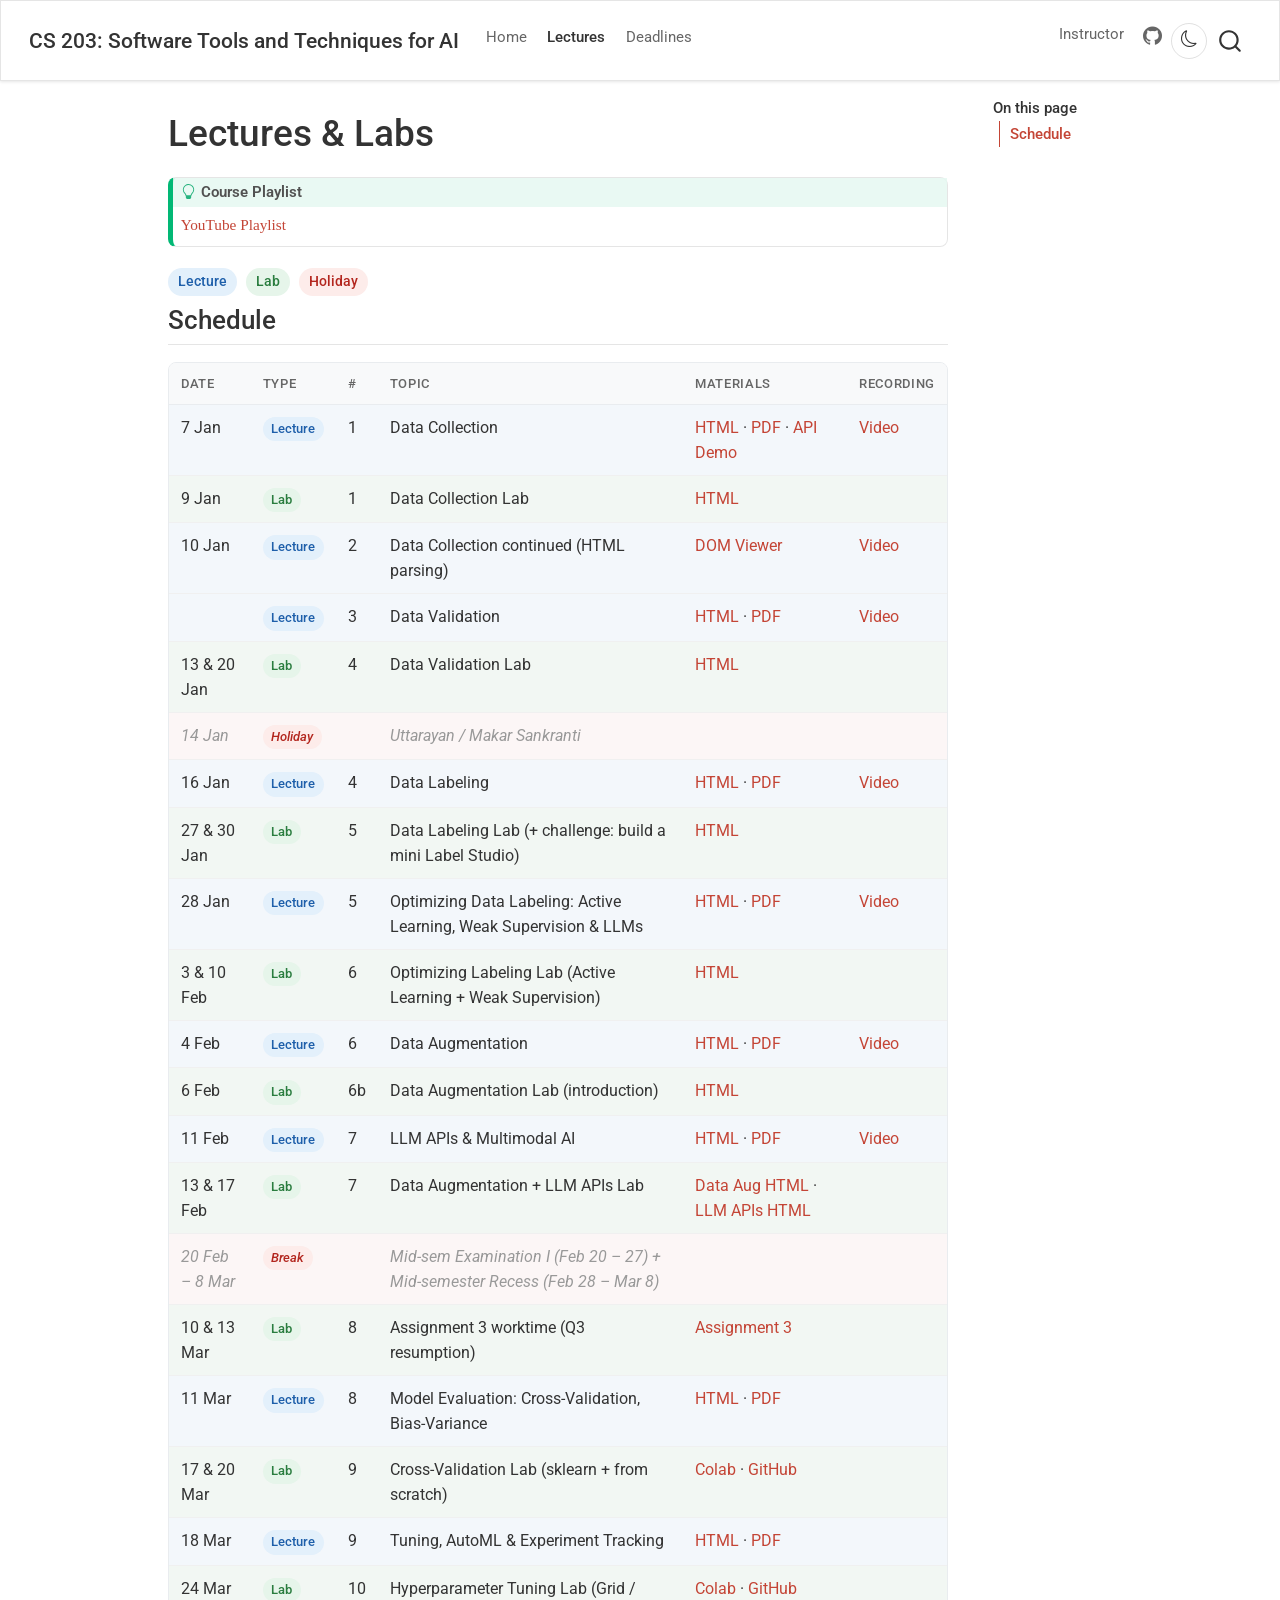
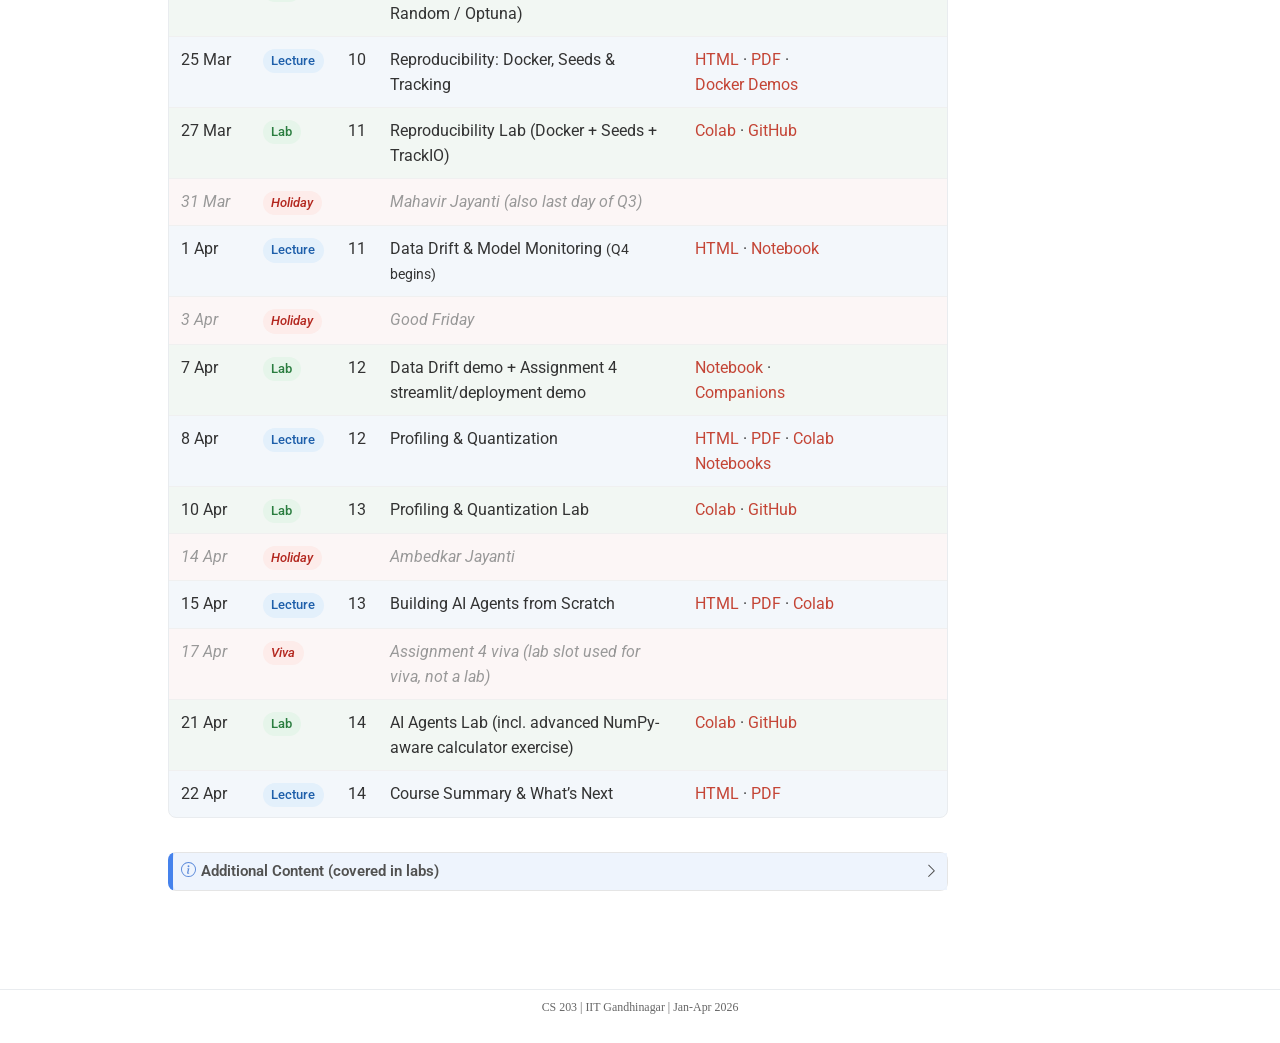
==== commit 77f7a923: "Refine early-Jan / early-Feb schedule per instructor - Lab 4 Data Validation: 13 & 20 Jan (Jan 16 Fr" ====
--- a/docs/lectures.html
+++ b/docs/lectures.html
@@ -280,7 +280,7 @@
 </tr>
 <tr class="row-lab">
 <td>
-13 &amp; 16 Jan
+13 &amp; 20 Jan
 </td>
 <td>
 <span class="tag-lab">Lab</span>
@@ -410,6 +410,25 @@
 </td>
 <td>
 <a href="https://www.youtube.com/watch?v=32bknvkw60o">Video</a>
+</td>
+</tr>
+<tr class="row-lab">
+<td>
+6 Feb
+</td>
+<td>
+<span class="tag-lab">Lab</span>
+</td>
+<td>
+6b
+</td>
+<td>
+Data Augmentation Lab (introduction)
+</td>
+<td>
+<a href="https://nipunbatra.github.io/stt-ai-teaching/labs/week05-data-augmentation-lab.html">HTML</a>
+</td>
+<td>
 </td>
 </tr>
 <tr class="row-lec">
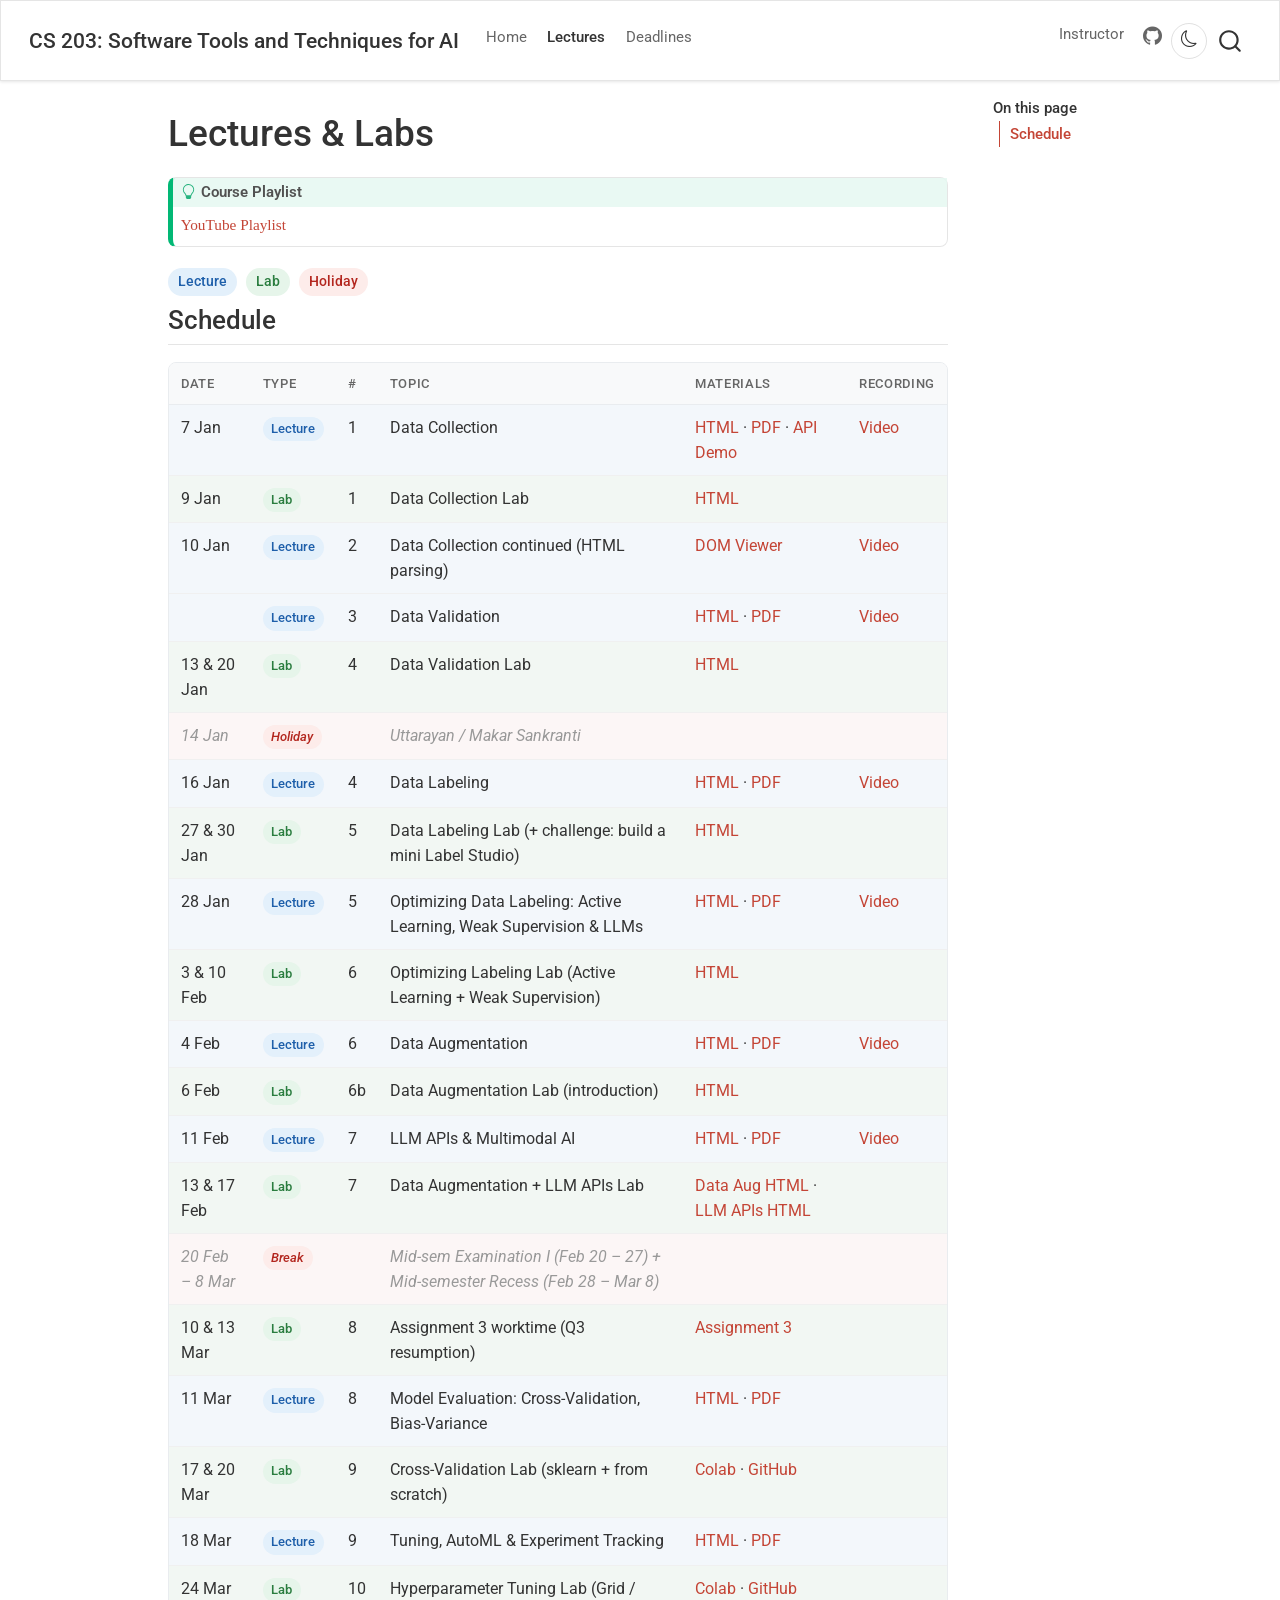
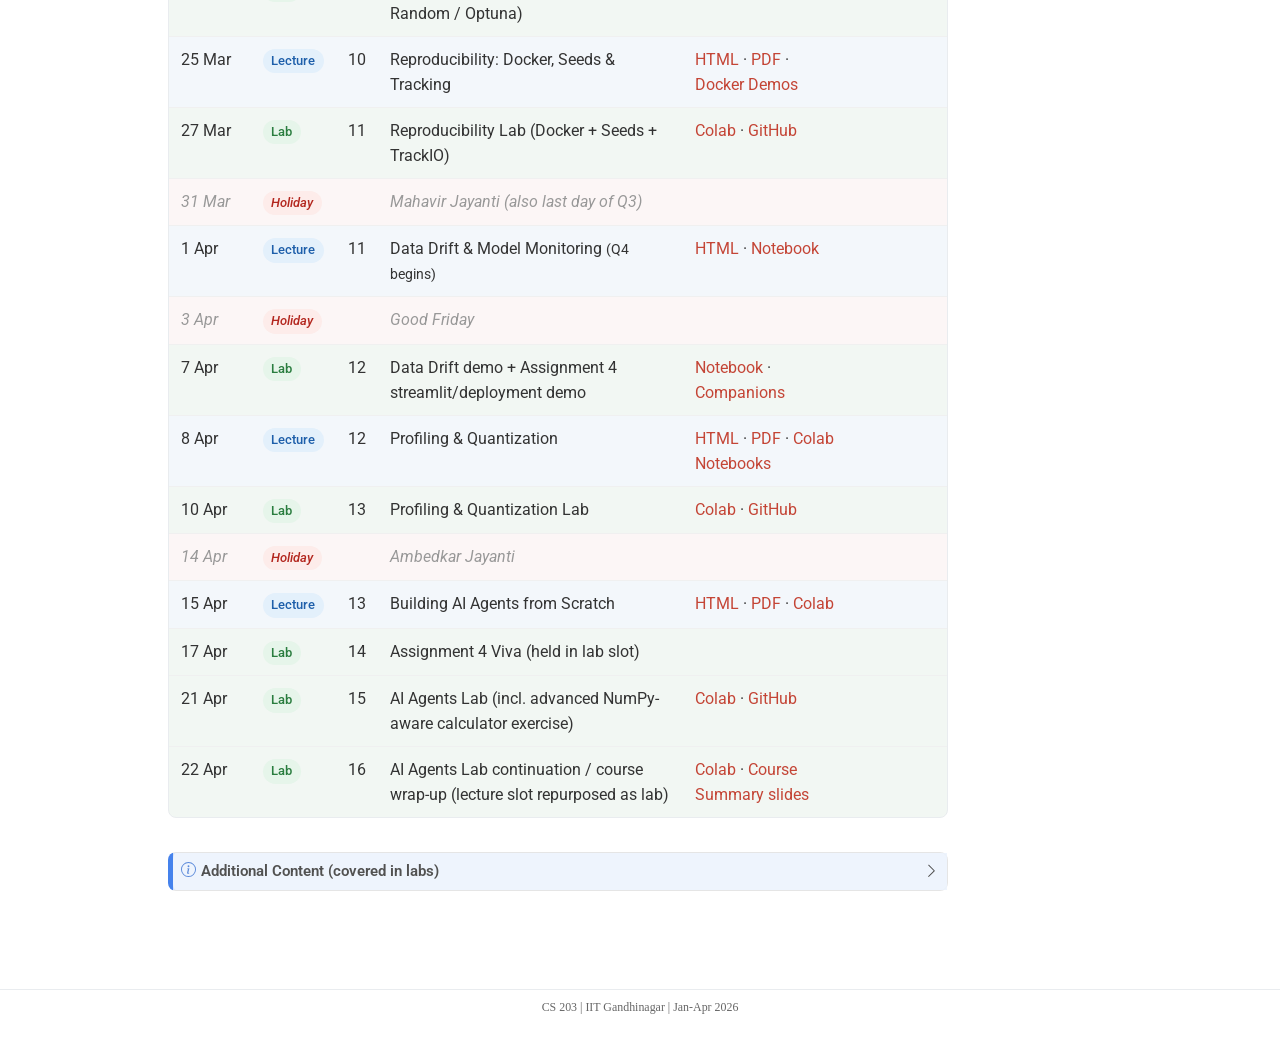
==== commit 78136b21: "Count Apr 17 viva as Lab 14, repurpose Apr 22 Wed lecture slot as Lab 16 - Apr 17 Fri viva is reclas" ====
--- a/docs/lectures.html
+++ b/docs/lectures.html
@@ -766,17 +766,18 @@
 <td>
 </td>
 </tr>
-<tr class="row-hol">
+<tr class="row-lab">
 <td>
 17 Apr
 </td>
 <td>
-<span class="tag-hol">Viva</span>
-</td>
-<td>
-</td>
-<td>
-<em>Assignment 4 viva (lab slot used for viva, not a lab)</em>
+<span class="tag-lab">Lab</span>
+</td>
+<td>
+14
+</td>
+<td>
+Assignment 4 Viva (held in lab slot)
 </td>
 <td>
 </td>
@@ -791,7 +792,7 @@
 <span class="tag-lab">Lab</span>
 </td>
 <td>
-14
+15
 </td>
 <td>
 AI Agents Lab (incl.&nbsp;advanced NumPy-aware calculator exercise)
@@ -802,21 +803,21 @@
 <td>
 </td>
 </tr>
-<tr class="row-lec">
+<tr class="row-lab">
 <td>
 22 Apr
 </td>
 <td>
-<span class="tag-lec">Lecture</span>
-</td>
-<td>
-14
-</td>
-<td>
-Course Summary &amp; What’s Next
-</td>
-<td>
-<a href="https://nipunbatra.github.io/stt-ai-teaching/html/week13-course-summary-lecture.html">HTML</a> · <a href="https://nipunbatra.github.io/stt-ai-teaching/pdf/week13-course-summary-lecture.pdf">PDF</a>
+<span class="tag-lab">Lab</span>
+</td>
+<td>
+16
+</td>
+<td>
+AI Agents Lab continuation / course wrap-up (lecture slot repurposed as lab)
+</td>
+<td>
+<a href="https://colab.research.google.com/github/nipunbatra/stt-ai-teaching/blob/master/lecture-demos/week12/colab-notebooks/01-agents-from-scratch.ipynb">Colab</a> · <a href="https://nipunbatra.github.io/stt-ai-teaching/html/week13-course-summary-lecture.html">Course Summary slides</a>
 </td>
 <td>
 </td>
